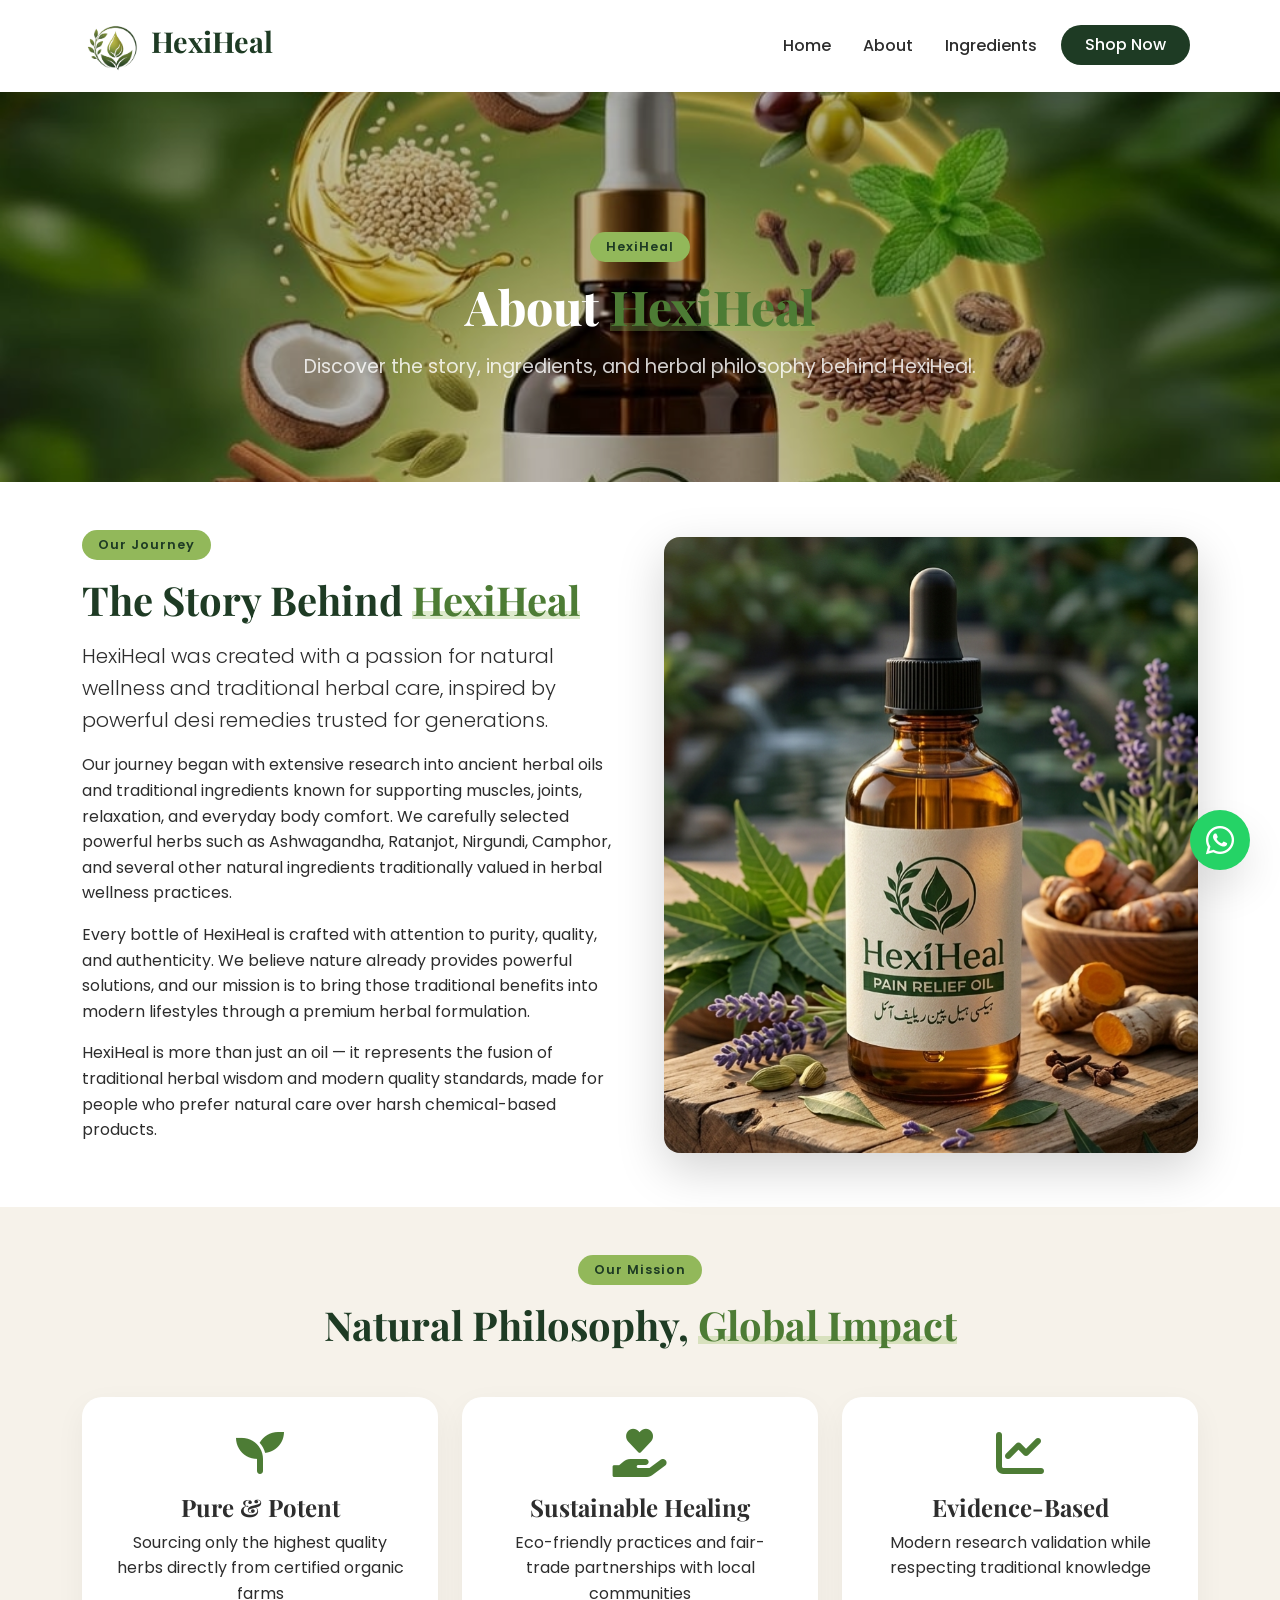
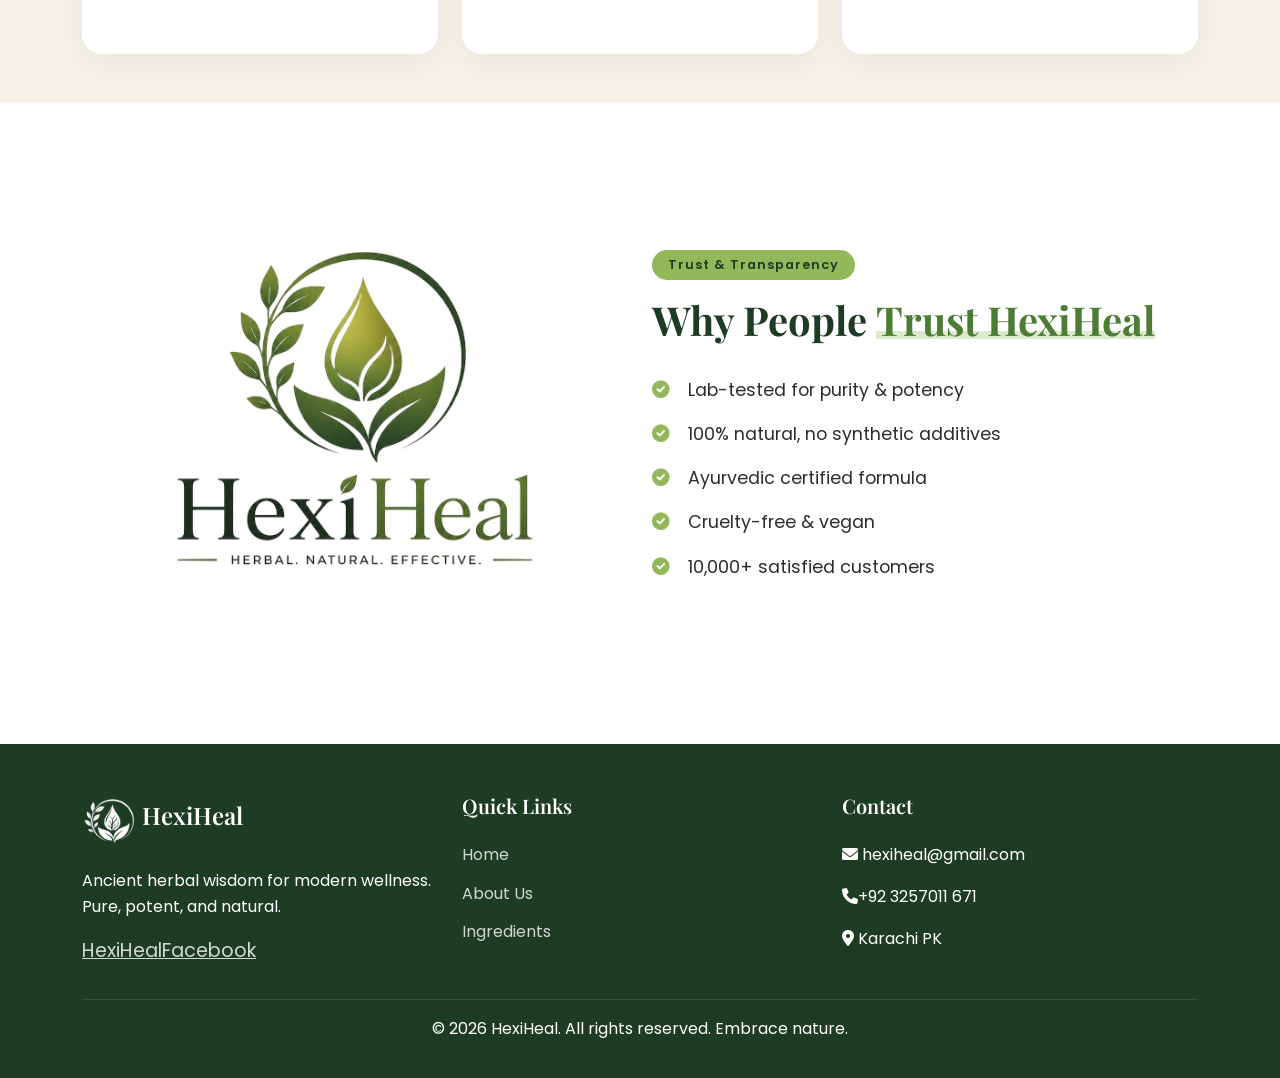
==== about.html @ 4abd8990 "added files" ====
<!DOCTYPE html>
<html lang="en">
<head>
  <meta charset="UTF-8">
  <meta name="viewport" content="width=device-width, initial-scale=1.0">
  <title>HexiHeal | Our Story & Philosophy</title>
  <link href="https://cdn.jsdelivr.net/npm/bootstrap@5.3.0-alpha1/dist/css/bootstrap.min.css" rel="stylesheet">
  <link rel="stylesheet" href="https://cdnjs.cloudflare.com/ajax/libs/font-awesome/6.0.0-beta3/css/all.min.css">
  <link href="https://fonts.googleapis.com/css2?family=Playfair+Display:wght@400;500;600;700;800&family=Poppins:wght@300;400;500;600;700&display=swap" rel="stylesheet">
  <link href="https://unpkg.com/aos@2.3.1/dist/aos.css" rel="stylesheet">
  <link rel="stylesheet" href="style.css">
  <link rel="shortcut icon" href="hexiheallogofooter.png" type="image/x-icon">
</head>
<body>
  <div id="navbar-placeholder"></div>

  <main>
    <!-- Hero Section -->
<section class="page-hero">
  <div class="overlay"></div>

  <div class="container position-relative">
    <div class="row justify-content-center text-center">
      <div class="col-lg-8">
        <span class="section-badge">HexiHeal</span>

        <h1 class="hero-page-title">
          About <span class="accent-text">HexiHeal</span>
        </h1>

        <p class="hero-page-subtitle">
          Discover the story, ingredients, and herbal philosophy behind HexiHeal.
        </p>
      </div>
    </div>
  </div>
</section>

    <!-- Our Story Section -->
  <section class="story-section py-5">
  <div class="container">
    <div class="row align-items-center g-5">
      
      <div class="col-lg-6" data-aos="fade-right">
        <span class="section-badge">Our Journey</span>

        <h2 class="section-title">
          The Story Behind 
          <span class="accent-text">HexiHeal</span>
        </h2>

        <p class="lead">
          HexiHeal was created with a passion for natural wellness and traditional herbal care, inspired by powerful desi remedies trusted for generations.
        </p>

        <p>
          Our journey began with extensive research into ancient herbal oils and traditional ingredients known for supporting muscles, joints, relaxation, and everyday body comfort. We carefully selected powerful herbs such as Ashwagandha, Ratanjot, Nirgundi, Camphor, and several other natural ingredients traditionally valued in herbal wellness practices.
        </p>

        <p>
          Every bottle of HexiHeal is crafted with attention to purity, quality, and authenticity. We believe nature already provides powerful solutions, and our mission is to bring those traditional benefits into modern lifestyles through a premium herbal formulation.
        </p>

        <p>
          HexiHeal is more than just an oil — it represents the fusion of traditional herbal wisdom and modern quality standards, made for people who prefer natural care over harsh chemical-based products.
        </p>
      </div>

      <div class="col-lg-6 text-center" data-aos="fade-left">
        <img 
          src="hexiheal (10).png" 
          alt="HexiHeal Herbal Oil Story" 
          class="img-fluid rounded-4 shadow-lg story-img"
        >
      </div>

    </div>
  </div>
</section>

    <!-- Mission Section -->
    <section class="mission-section bg-cream py-5">
      <div class="container">
        <div class="text-center mb-5" data-aos="fade-up">
          <span class="section-badge">Our Mission</span>
          <h2 class="section-title">Natural Philosophy, <span class="accent-text">Global Impact</span></h2>
        </div>
        <div class="row g-4">
          <div class="col-md-4" data-aos="zoom-in">
            <div class="mission-card">
              <i class="fas fa-seedling"></i>
              <h4>Pure & Potent</h4>
              <p>Sourcing only the highest quality herbs directly from certified organic farms</p>
            </div>
          </div>
          <div class="col-md-4" data-aos="zoom-in" data-aos-delay="100">
            <div class="mission-card">
              <i class="fas fa-hand-holding-heart"></i>
              <h4>Sustainable Healing</h4>
              <p>Eco-friendly practices and fair-trade partnerships with local communities</p>
            </div>
          </div>
          <div class="col-md-4" data-aos="zoom-in" data-aos-delay="200">
            <div class="mission-card">
              <i class="fas fa-chart-line"></i>
              <h4>Evidence-Based</h4>
              <p>Modern research validation while respecting traditional knowledge</p>
            </div>
          </div>
        </div>
      </div>
    </section>

    <!-- Trust Section -->
    <section class="trust-section py-5">
      <div class="container">
        <div class="row align-items-center">
          <div class="col-lg-6 order-lg-2" data-aos="fade-left">
            <span class="section-badge">Trust & Transparency</span>
            <h2 class="section-title">Why People <span class="accent-text">Trust HexiHeal</span></h2>
            <div class="trust-list">
              <div><i class="fas fa-check-circle"></i> Lab-tested for purity & potency</div>
              <div><i class="fas fa-check-circle"></i> 100% natural, no synthetic additives</div>
              <div><i class="fas fa-check-circle"></i> Ayurvedic certified formula</div>
              <div><i class="fas fa-check-circle"></i> Cruelty-free & vegan</div>
              <div><i class="fas fa-check-circle"></i> 10,000+ satisfied customers</div>
            </div>
          </div>
          <div class="col-lg-6 order-lg-1" data-aos="fade-right">
            <img src="hexiheallogo.png" alt="Trust Badges" class="img-fluid rounded-4">
          </div>
        </div>
      </div>
    </section>
  </main>

  <div id="footer-placeholder"></div>
  <a href="https://wa.me/923257011671" class="whatsapp-float" target="_blank"><i class="fab fa-whatsapp"></i></a>

  <script src="https://cdn.jsdelivr.net/npm/bootstrap@5.3.0-alpha1/dist/js/bootstrap.bundle.min.js"></script>
  <script src="https://unpkg.com/aos@2.3.1/dist/aos.js"></script>
  <script src="components.js"></script>
  <script src="app.js"></script>
</body>
</html>
---- style.css ----
:root {
  --dark-green: #1e3b24;
  --olive-green: #4d7c35;
  --accent-green: #92b85a;
  --cream-bg: #f6f2ea;
  --white: #ffffff;
  --shadow-sm: 0 10px 30px rgba(0,0,0,0.05);
  --shadow-hover: 0 20px 40px rgba(0,0,0,0.1);
  --transition-smooth: all 0.3s cubic-bezier(0.4, 0, 0.2, 1);
}

* {
  margin: 0;
  padding: 0;
  box-sizing: border-box;
}

body {
  font-family: 'Poppins', sans-serif;
  background-color: var(--white);
  color: #2d2d2d;
  overflow-x: hidden;
  line-height: 1.6;
}

h1, h2, h3, h4, h5, .navbar-brand {
  font-family: 'Playfair Display', serif;
  font-weight: 700;
  line-height: 1.2;
}

/* Custom Scrollbar */
::-webkit-scrollbar {
  width: 10px;
}

::-webkit-scrollbar-track {
  background: var(--cream-bg);
}

::-webkit-scrollbar-thumb {
  background: var(--olive-green);
  border-radius: 10px;
}

::-webkit-scrollbar-thumb:hover {
  background: var(--dark-green);
}

/* Navbar */
.navbar {
  background: rgba(255,255,255,0.95);
  backdrop-filter: blur(10px);
  box-shadow: var(--shadow-sm);
  padding: 1rem 0;
  transition: var(--transition-smooth);
}

.sticky-navbar {
  position: sticky;
  top: 0;
  z-index: 1000;
}

.navbar-brand {
  font-size: 1.8rem;
  font-weight: 700;
  color: var(--dark-green) !important;
  transition: var(--transition-smooth);
}

.navbar-brand i {
  color: var(--olive-green);
  margin-right: 8px;
}

.nav-link {
  color: #2d2d2d !important;
  font-weight: 500;
  margin: 0 0.5rem;
  transition: var(--transition-smooth);
  position: relative;
}

.nav-link::after {
  content: '';
  position: absolute;
  bottom: -5px;
  left: 50%;
  transform: translateX(-50%);
  width: 0;
  height: 2px;
  background: var(--olive-green);
  transition: width 0.3s ease;
}

.nav-link:hover::after {
  width: 80%;
}

.nav-link:hover {
  color: var(--olive-green) !important;
  transform: translateY(-2px);
}

.nav-cta {
  background: var(--dark-green) !important;
  color: white !important;
  padding: 0.5rem 1.5rem !important;
  border-radius: 50px !important;
  transition: var(--transition-smooth) !important;
}

.nav-cta:hover {
  background: var(--olive-green) !important;
  transform: translateY(-2px) !important;
  box-shadow: var(--shadow-hover);
}

.nav-cta::after {
  display: none;
}

/* Hero Section */
.hero-section {
  position: relative;
  padding: 100px 0 80px;
  background: linear-gradient(135deg, var(--cream-bg) 0%, #ffffff 100%);
  overflow: hidden;
}

.herbal-badge {
  display: inline-block;
  background: var(--accent-green);
  color: var(--dark-green);
  padding: 0.5rem 1rem;
  border-radius: 50px;
  font-size: 0.9rem;
  font-weight: 600;
  margin-bottom: 1.5rem;
  animation: fadeInUp 0.6s ease;
}

.hero-title {
  font-size: 3.5rem;
  font-weight: 800;
  line-height: 1.2;
  margin-bottom: 1.5rem;
  color: var(--dark-green);
  animation: fadeInUp 0.8s ease;
}

.accent-text {
  color: var(--olive-green);
  position: relative;
  display: inline-block;
}

.accent-text::after {
  content: '';
  position: absolute;
  bottom: 5px;
  left: 0;
  width: 100%;
  height: 8px;
  background: rgba(146, 184, 90, 0.3);
  z-index: -1;
}

.hero-subtitle {
  font-size: 1.2rem;
  color: #555;
  margin-bottom: 2rem;
  animation: fadeInUp 1s ease;
}

.hero-buttons {
  animation: fadeInUp 1.2s ease;
}

.cta-btn {
  background: var(--dark-green);
  border: none;
  padding: 1rem 2rem;
  border-radius: 50px;
  font-weight: 600;
  transition: var(--transition-smooth);
  margin-right: 1rem;
}

.cta-btn:hover {
  background: var(--olive-green);
  transform: translateY(-3px);
  box-shadow: var(--shadow-hover);
}

.btn-outline-secondary {
  border: 2px solid var(--dark-green);
  color: var(--dark-green);
  padding: 1rem 2rem;
  border-radius: 50px;
  font-weight: 600;
  transition: var(--transition-smooth);
}

.btn-outline-secondary:hover {
  background: var(--dark-green);
  color: white;
  transform: translateY(-3px);
  box-shadow: var(--shadow-hover);
}

.trust-badges span {
  margin-right: 1.5rem;
  font-size: 0.9rem;
  color: #666;
  transition: var(--transition-smooth);
}

.trust-badges span:hover {
  transform: translateY(-2px);
  color: var(--dark-green);
}

.trust-badges i {
  color: var(--accent-green);
  margin-right: 0.5rem;
}

.hero-img-wrapper {
  position: relative;
  animation: float 3s ease-in-out infinite;
}

.floating-leaf {
  position: absolute;
  font-size: 2rem;
  color: var(--accent-green);
  animation: spin 8s linear infinite;
  opacity: 0.6;
}

.leaf-1 { top: 10%; left: 0; }
.leaf-2 { bottom: 10%; right: 0; }

@keyframes float {
  0%, 100% { transform: translateY(0px); }
  50% { transform: translateY(-20px); }
}

@keyframes spin {
  from { transform: rotate(0deg); }
  to { transform: rotate(360deg); }
}

@keyframes fadeInUp {
  from {
    opacity: 0;
    transform: translateY(30px);
  }
  to {
    opacity: 1;
    transform: translateY(0);
  }
}

/* Section Styles */
.section-badge {
  display: inline-block;
  background: var(--accent-green);
  color: var(--dark-green);
  padding: 0.3rem 1rem;
  border-radius: 50px;
  font-size: 0.8rem;
  font-weight: 600;
  margin-bottom: 1rem;
  letter-spacing: 1px;
}

.section-title {
  font-size: 2.5rem;
  font-weight: 700;
  margin-bottom: 1rem;
  color: var(--dark-green);
}

.section-subtitle {
  color: #666;
  max-width: 600px;
  margin: 0 auto;
}

.bg-cream {
  background: var(--cream-bg);
}

/* Pain Cards */
.pain-card {
  background: white;
  padding: 2rem;
  text-align: center;
  border-radius: 20px;
  box-shadow: var(--shadow-sm);
  transition: var(--transition-smooth);
  height: 100%;
}

.pain-card:hover {
  transform: translateY(-10px);
  box-shadow: var(--shadow-hover);
}

.pain-card i {
  font-size: 3rem;
  color: var(--olive-green);
  margin-bottom: 1rem;
  transition: var(--transition-smooth);
}

.pain-card:hover i {
  transform: scale(1.1);
}

.pain-card h4 {
  font-size: 1.3rem;
  margin-bottom: 0.5rem;
}

.pain-card p {
  color: #666;
  margin: 0;
}

.solution-box {
  background: linear-gradient(135deg, var(--dark-green), var(--olive-green));
  color: white;
  padding: 2rem;
  border-radius: 30px;
  margin-top: 2rem;
  transition: var(--transition-smooth);
}

.solution-box:hover {
  transform: scale(1.02);
  box-shadow: var(--shadow-hover);
}

.solution-box i {
  font-size: 2rem;
  margin-bottom: 1rem;
  animation: bounce 2s infinite;
}

@keyframes bounce {
  0%, 100% { transform: translateY(0); }
  50% { transform: translateY(10px); }
}

/* Feature Cards */
.feature-card, .benefit-card {
  background: white;
  padding: 2rem;
  text-align: center;
  border-radius: 20px;
  box-shadow: var(--shadow-sm);
  transition: var(--transition-smooth);
  height: 100%;
}

.feature-card:hover, .benefit-card:hover {
  transform: translateY(-5px);
  box-shadow: var(--shadow-hover);
}

.feature-card i, .benefit-card i {
  font-size: 2.5rem;
  color: var(--olive-green);
  margin-bottom: 1rem;
  transition: var(--transition-smooth);
}

.feature-card:hover i, .benefit-card:hover i {
  transform: scale(1.1);
}

.feature-card h4, .benefit-card h4 {
  font-size: 1.3rem;
  margin-bottom: 0.5rem;
}

/* Testimonial Cards */
.testimonial-card {
  background: white;
  padding: 2rem;
  border-radius: 20px;
  box-shadow: var(--shadow-sm);
  position: relative;
  transition: var(--transition-smooth);
  height: 100%;
}

.testimonial-card:hover {
  transform: translateY(-5px);
  box-shadow: var(--shadow-hover);
}

.testimonial-card i {
  font-size: 2rem;
  color: var(--accent-green);
  opacity: 0.5;
  margin-bottom: 1rem;
}

.stars {
  color: #ffc107;
  margin-top: 1rem;
  font-size: 0.9rem;
}

/* FAQ Accordion */
.accordion-item {
  border: none;
  margin-bottom: 1rem;
  border-radius: 15px !important;
  overflow: hidden;
  box-shadow: var(--shadow-sm);
}

.accordion-button {
  background: white;
  font-weight: 600;
  padding: 1.2rem;
  font-size: 1rem;
}

.accordion-button:focus {
  box-shadow: none;
  border-color: transparent;
}

.accordion-button:not(.collapsed) {
  background: var(--cream-bg);
  color: var(--dark-green);
}

.accordion-body {
  padding: 1.5rem;
  color: #666;
}

/* Final CTA */
.final-cta {
  background: linear-gradient(135deg, var(--dark-green), var(--olive-green));
  padding: 80px 0;
  color: white;
  text-align: center;
  position: relative;
  overflow: hidden;
}

.final-cta::before {
  content: '🌿';
  position: absolute;
  font-size: 15rem;
  opacity: 0.1;
  bottom: -50px;
  right: -50px;
}

.final-cta h2 {
  font-size: 2.5rem;
  margin-bottom: 1rem;
  animation: fadeInUp 0.8s ease;
}

.final-cta p {
  font-size: 1.1rem;
  margin-bottom: 2rem;
  opacity: 0.9;
}

.cta-btn-light {
  background: white;
  color: var(--dark-green);
  padding: 1rem 2rem;
  border-radius: 50px;
  font-weight: 600;
  margin-top: 1rem;
  transition: var(--transition-smooth);
  border: none;
}

.cta-btn-light:hover {
  transform: translateY(-3px);
  box-shadow: var(--shadow-hover);
  color: var(--olive-green);
}

/* WhatsApp Float */
.whatsapp-float {
  position: fixed;
  bottom: 30px;
  right: 30px;
  background: #25D366;
  color: white;
  width: 60px;
  height: 60px;
  border-radius: 50%;
  display: flex;
  align-items: center;
  justify-content: center;
  font-size: 2rem;
  box-shadow: var(--shadow-hover);
  z-index: 1000;
  transition: var(--transition-smooth);
  text-decoration: none;
}

.whatsapp-float:hover {
  transform: scale(1.1) rotate(360deg);
  color: white;
  background: #128C7E;
}

/* Footer */
.footer {
  background: var(--dark-green);
  color: white;
  padding: 50px 0 20px;
}

.footer h4, .footer h5 {
  margin-bottom: 1.5rem;
  font-weight: 600;
}

.footer-links {
  list-style: none;
  padding: 0;
}

.footer-links li {
  margin-bottom: 0.8rem;
}

.footer-links a {
  color: white;
  text-decoration: none;
  opacity: 0.8;
  transition: var(--transition-smooth);
}

.footer-links a:hover {
  opacity: 1;
  padding-left: 5px;
}

.social-links a {
  color: white;
  margin-right: 1rem;
  font-size: 1.2rem;
  opacity: 0.8;
  transition: var(--transition-smooth);
  display: inline-block;
}

.social-links a:hover {
  opacity: 1;
  transform: translateY(-3px);
}

.footer-bottom {
  margin-top: 2rem;
  padding-top: 1rem;
  border-top: 1px solid rgba(255,255,255,0.1);
  text-align: center;
}

/* Ingredient Cards (Glassmorphism) */
.ingredient-card {
  background: rgba(255,255,255,0.9);
  backdrop-filter: blur(10px);
  border-radius: 20px;
  overflow: hidden;
  box-shadow: var(--shadow-sm);
  transition: var(--transition-smooth);
  height: 100%;
}

.ingredient-card:hover {
  transform: translateY(-10px);
  box-shadow: var(--shadow-hover);
}

.ingredient-img {
  width: 100%;
  height: 250px;
  object-fit: cover;
  transition: var(--transition-smooth);
}

.ingredient-card:hover .ingredient-img {
  transform: scale(1.05);
}

.ingredient-info {
  padding: 1.5rem;
}

.ingredient-info h4 {
  font-size: 1.3rem;
  margin-bottom: 0.5rem;
  color: var(--dark-green);
}

.benefit-badge {
  display: inline-block;
  background: var(--accent-green);
  color: var(--dark-green);
  padding: 0.3rem 1rem;
  border-radius: 50px;
  font-size: 0.8rem;
  font-weight: 600;
  margin-top: 1rem;
}

/* Page Hero */
.page-hero {
  background: linear-gradient(135deg, var(--dark-green), var(--olive-green));
  padding: 100px 0 80px;
  color: white;
  text-align: center;
}

.page-hero h1 {
  font-size: 3rem;
  margin-bottom: 1rem;
}

.page-hero p {
  font-size: 1.2rem;
  opacity: 0.9;
}

/* Mission Cards */
.mission-card {
  background: white;
  padding: 2rem;
  text-align: center;
  border-radius: 20px;
  box-shadow: var(--shadow-sm);
  transition: var(--transition-smooth);
  height: 100%;
}

.mission-card:hover {
  transform: translateY(-10px);
  box-shadow: var(--shadow-hover);
}

.mission-card i {
  font-size: 3rem;
  color: var(--olive-green);
  margin-bottom: 1rem;
}

.trust-list {
  margin-top: 2rem;
}

.trust-list div {
  margin-bottom: 1rem;
  font-size: 1.1rem;
}

.trust-list i {
  color: var(--accent-green);
  margin-right: 0.8rem;
}

/* Image Styles */
.hero-product {
  max-width: 100%;
  height: auto;
  display: block !important;
  opacity: 1 !important;
  visibility: visible !important;
  position: relative;
  z-index: 5;
  filter: drop-shadow(0 25px 40px rgba(0,0,0,0.15));
  transition: var(--transition-smooth);
}

.hero-product:hover {
  transform: scale(1.02);
}

.hero-img-wrapper {
  position: relative;
  z-index: 5;
}

.herbal-bg-overlay {
  z-index: 1;
}

.story-section img,
.mission-section img,
.trust-section img {
  position: relative;
  z-index: 5;
  opacity: 1 !important;
  visibility: visible !important;
  display: block;
  max-width: 100%;
  height: auto;
  border-radius: 20px;
  transition: var(--transition-smooth);
}

.story-section img:hover,
.mission-section img:hover,
.trust-section img:hover {
  transform: scale(1.02);
  box-shadow: var(--shadow-hover);
}

/* ============================================
   RESPONSIVE DESIGN - Mobile First Approach
   ============================================ */

/* Large Desktop (1200px and above) */
@media (min-width: 1200px) {
  .container {
    max-width: 1140px;
  }
  
  .hero-title {
    font-size: 4rem;
  }
}

/* Desktop (992px to 1199px) */
@media (min-width: 992px) and (max-width: 1199px) {
  .hero-title {
    font-size: 3rem;
  }
  
  .section-title {
    font-size: 2.2rem;
  }
  
  .ingredient-img {
    height: 220px;
  }
}

/* Tablet (768px to 991px) */
@media (min-width: 768px) and (max-width: 991px) {
  .hero-section {
    padding: 80px 0 60px;
  }
  
  .hero-title {
    font-size: 2.5rem;
  }
  
  .hero-subtitle {
    font-size: 1rem;
  }
  
  .section-title {
    font-size: 2rem;
  }
  
  .pain-card, .feature-card, .benefit-card {
    padding: 1.5rem;
  }
  
  .ingredient-img {
    height: 200px;
  }
  
  .page-hero h1 {
    font-size: 2.5rem;
  }
  
  .final-cta h2 {
    font-size: 2rem;
  }
  
  .trust-badges span {
    margin-right: 1rem;
    font-size: 0.8rem;
  }
}

/* Mobile Landscape (576px to 767px) */
@media (min-width: 576px) and (max-width: 767px) {
  .hero-section {
    padding: 60px 0 40px;
  }
  
  .hero-title {
    font-size: 2rem;
  }
  
  .hero-subtitle {
    font-size: 0.95rem;
  }
  
  .hero-buttons .btn {
    padding: 0.75rem 1.5rem;
    font-size: 0.9rem;
    margin-bottom: 1rem;
  }
  
  .section-title {
    font-size: 1.8rem;
  }
  
  .pain-card, .feature-card, .benefit-card {
    padding: 1.2rem;
  }
  
  .pain-card i {
    font-size: 2.5rem;
  }
  
  .feature-card i, .benefit-card i {
    font-size: 2rem;
  }
  
  .testimonial-card {
    padding: 1.5rem;
  }
  
  .ingredient-img {
    height: 250px;
  }
  
  .page-hero {
    padding: 80px 0 60px;
  }
  
  .page-hero h1 {
    font-size: 2rem;
  }
  
  .final-cta {
    padding: 60px 0;
  }
  
  .final-cta h2 {
    font-size: 1.8rem;
  }
  
  .whatsapp-float {
    width: 50px;
    height: 50px;
    font-size: 1.5rem;
    bottom: 20px;
    right: 20px;
  }
}

/* Mobile Portrait (up to 575px) */
@media (max-width: 575px) {
  /* General */
  body {
    font-size: 14px;
  }
  
  /* Navbar */
  .navbar-brand {
    font-size: 1.4rem;
  }
  
  .navbar-toggler {
    border: none;
    padding: 0.5rem;
  }
  
  .navbar-toggler:focus {
    box-shadow: none;
  }
  
  .nav-link {
    margin: 0.5rem 0;
    text-align: center;
  }
  
  .nav-cta {
    display: inline-block;
    width: auto;
    margin: 0.5rem auto;
  }
  
  /* Hero Section */
  .hero-section {
    padding: 50px 0 40px;
  }
  
  .herbal-badge {
    font-size: 0.8rem;
    padding: 0.3rem 0.8rem;
  }
  
  .hero-title {
    font-size: 1.8rem;
  }
  
  .hero-subtitle {
    font-size: 0.9rem;
  }
  
  .hero-buttons {
    display: flex;
    flex-direction: column;
    gap: 1rem;
  }
  
  .hero-buttons .btn {
    width: 100%;
    margin-right: 0;
    padding: 0.75rem 1.5rem;
    font-size: 0.9rem;
  }
  
  .trust-badges {
    display: flex;
    flex-wrap: wrap;
    gap: 0.8rem;
    justify-content: center;
  }
  
  .trust-badges span {
    margin-right: 0;
    font-size: 0.75rem;
  }
  
  .floating-leaf {
    font-size: 1.2rem;
  }
  
  /* Section Titles */
  .section-badge {
    font-size: 0.7rem;
  }
  
  .section-title {
    font-size: 1.6rem;
  }
  
  .section-subtitle {
    font-size: 0.9rem;
  }
  
  /* Cards */
  .pain-card, .feature-card, .benefit-card, .testimonial-card, .mission-card {
    padding: 1.2rem;
  }
  
  .pain-card i {
    font-size: 2rem;
  }
  
  .pain-card h4, .feature-card h4, .benefit-card h4 {
    font-size: 1.1rem;
  }
  
  .feature-card i, .benefit-card i {
    font-size: 1.8rem;
  }
  
  .solution-box {
    padding: 1.5rem;
    margin-top: 1.5rem;
  }
  
  .solution-box h3 {
    font-size: 1.3rem;
  }
  
  /* Testimonials */
  .testimonial-card p {
    font-size: 0.9rem;
  }
  
  .testimonial-card h5 {
    font-size: 1rem;
  }
  
  /* FAQ */
  .accordion-button {
    padding: 1rem;
    font-size: 0.9rem;
  }
  
  .accordion-body {
    padding: 1rem;
    font-size: 0.9rem;
  }
  
  /* Final CTA */
  .final-cta {
    padding: 50px 0;
  }
  
  .final-cta h2 {
    font-size: 1.5rem;
  }
  
  .final-cta p {
    font-size: 0.9rem;
  }
  
  .cta-btn-light {
    padding: 0.75rem 1.5rem;
    font-size: 0.9rem;
  }
  
  /* Footer */
  .footer {
    padding: 40px 0 20px;
  }
  
  .footer h4, .footer h5 {
    font-size: 1.2rem;
    margin-bottom: 1rem;
  }
  
  .footer p, .footer-links li {
    font-size: 0.85rem;
  }
  
  .social-links {
    margin-top: 1rem;
  }
  
  /* Ingredients Page */
  .ingredient-img {
    height: 200px;
  }
  
  .ingredient-info {
    padding: 1rem;
  }
  
  .ingredient-info h4 {
    font-size: 1.1rem;
  }
  
  .ingredient-info p {
    font-size: 0.85rem;
  }
  
  .benefit-badge {
    font-size: 0.7rem;
  }
  
  /* About Page */
  .page-hero {
    padding: 60px 0 50px;
  }
  
  .page-hero h1 {
    font-size: 1.8rem;
  }
  
  .page-hero p {
    font-size: 0.9rem;
  }
  
  .story-section .lead {
    font-size: 1rem;
  }
  
  .trust-list div {
    font-size: 0.9rem;
  }
  
  /* WhatsApp Float */
  .whatsapp-float {
    width: 45px;
    height: 45px;
    font-size: 1.3rem;
    bottom: 15px;
    right: 15px;
  }
  
  /* Spacing Adjustments */
  .py-5 {
    padding-top: 3rem !important;
    padding-bottom: 3rem !important;
  }
  
  .mt-5 {
    margin-top: 2rem !important;
  }
  
  .mb-5 {
    margin-bottom: 2rem !important;
  }
  
  .g-4 {
    --bs-gutter-y: 1rem;
  }
}

/* Extra Small Devices (up to 375px) */
@media (max-width: 375px) {
  .hero-title {
    font-size: 1.6rem;
  }
  
  .section-title {
    font-size: 1.4rem;
  }
  
  .pain-card, .feature-card, .benefit-card {
    padding: 1rem;
  }
  
  .pain-card h4 {
    font-size: 1rem;
  }
  
  .btn {
    font-size: 0.85rem;
  }
}

/* Print Styles */
@media print {
  .whatsapp-float, .nav-cta, .hero-buttons .btn {
    display: none;
  }
  
  body {
    background: white;
    color: black;
  }
  
  .hero-section, .final-cta {
    background: white;
    color: black;
  }
}

/* Hover Effects for Touch Devices */
@media (hover: hover) {
  .feature-card:hover, .benefit-card:hover, .pain-card:hover {
    transform: translateY(-5px);
  }
}

/* Loading Animation */
@keyframes shimmer {
  0% {
    background-position: -1000px 0;
  }
  100% {
    background-position: 1000px 0;
  }
}

.loading {
  background: linear-gradient(90deg, #f0f0f0 25%, #e0e0e0 50%, #f0f0f0 75%);
  background-size: 1000px 100%;
  animation: shimmer 2s infinite;
}

/* Utility Classes */
.text-center-mobile {
  text-align: center;
}

@media (max-width: 767px) {
  .text-center-mobile {
    text-align: center !important;
  }
  
  .order-first-mobile {
    order: -1;
  }
}

.page-hero{
  position: relative;
  padding: 140px 0 100px;
  background: url('hexiheal\ \(1\).jpeg') center/cover no-repeat;
  overflow: hidden;
}

.page-hero .overlay{
  position: absolute;
  inset: 0;
  background: rgba(0,0,0,0.25);
  z-index: 1;
}

.page-hero .container{
  position: relative;
  z-index: 2;
}

.hero-page-title{
  font-size: 4rem;
  font-weight: 800;
  color: white;
  margin-bottom: 1rem;
}

.hero-page-subtitle{
  color: rgba(255,255,255,0.9);
  font-size: 1.2rem;
  max-width: 700px;
  margin: auto;
}

@media(max-width:768px){

  .hero-page-title{
    font-size: 2.5rem;
  }

  .page-hero{
    padding: 100px 0 70px;
  }

}

.offer-badge{
  display: inline-block;
  background: rgba(255,255,255,0.15);
  color: white;
  padding: 0.5rem 1.2rem;
  border-radius: 50px;
  font-weight: 600;
  backdrop-filter: blur(10px);
}

.offer-price{
  margin-top: 1.5rem;
}

.old-price{
  text-decoration: line-through;
  opacity: 0.7;
  font-size: 1.5rem;
  margin-right: 10px;
}

.new-price{
  font-size: 3rem;
  font-weight: 800;
  color: #ffe082;
}

.countdown-wrapper{
  display: flex;
  justify-content: center;
  gap: 1rem;
  flex-wrap: wrap;
}

.time-box{
  background: rgba(255,255,255,0.12);
  backdrop-filter: blur(10px);
  padding: 1rem 1.5rem;
  border-radius: 20px;
  min-width: 100px;
}

.time-box span{
  display: block;
  font-size: 2rem;
  font-weight: 700;
  color: white;
}

.time-box small{
  color: rgba(255,255,255,0.8);
}

.offer-warning{
  font-weight: 500;
  color: rgba(255,255,255,0.9);
}
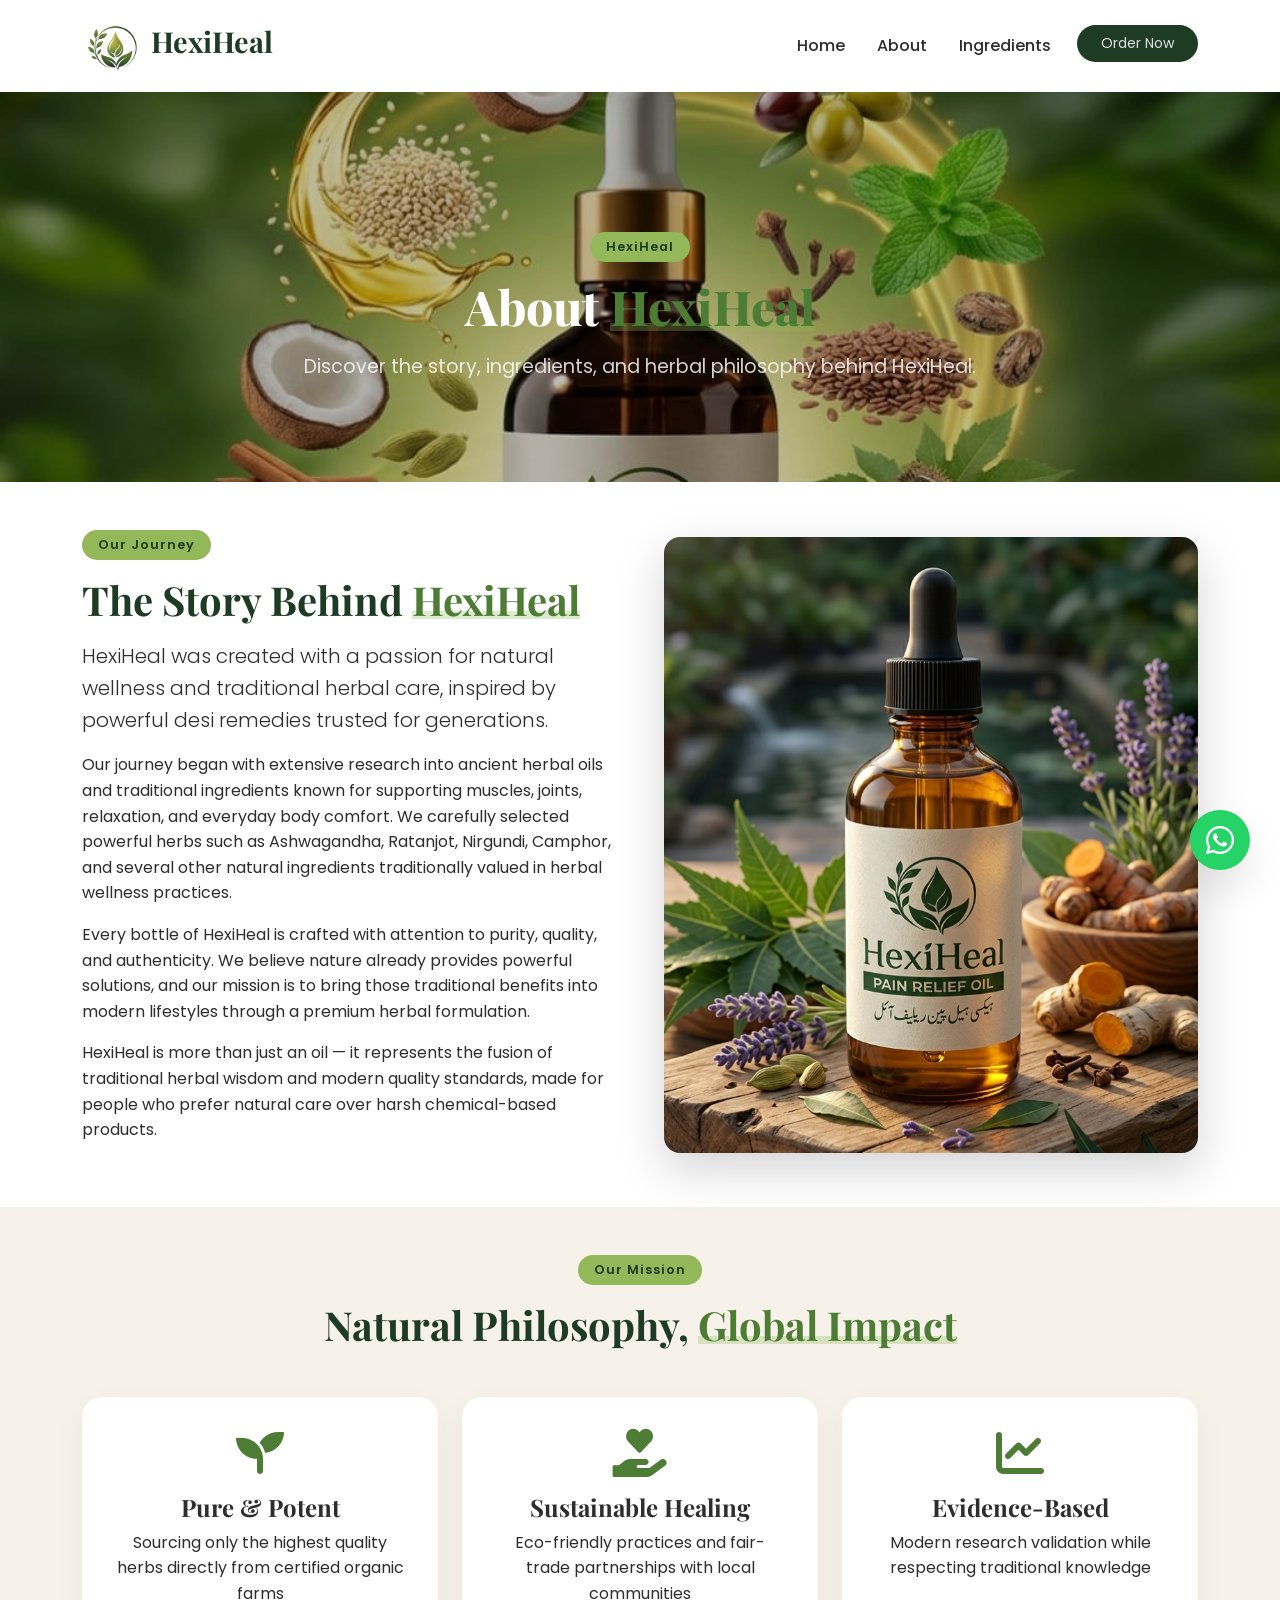
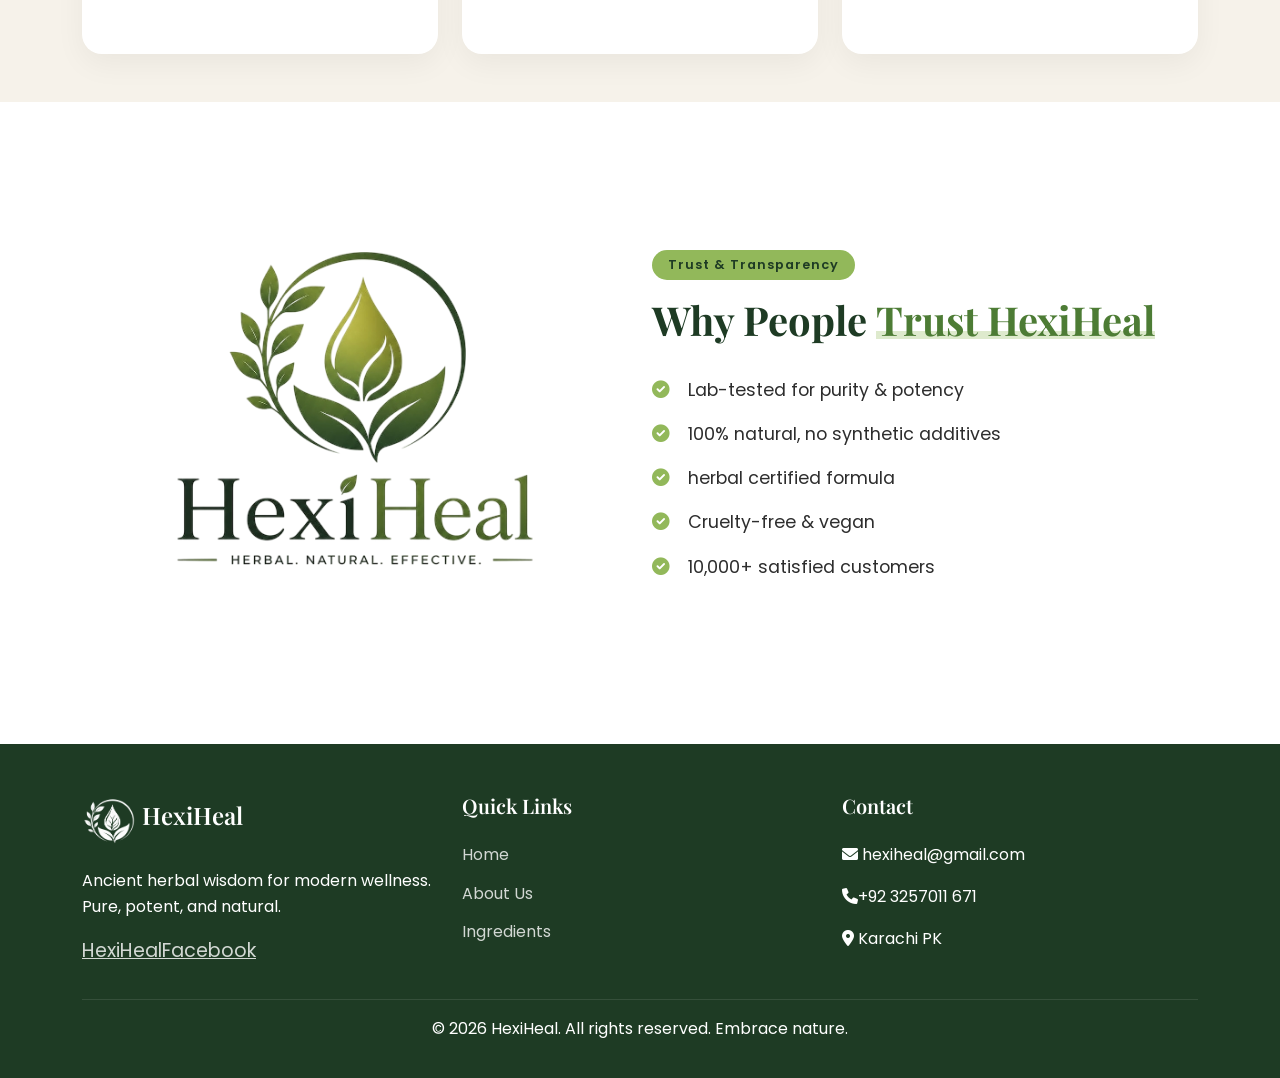
==== commit 33a6c16a: "ayurvedic to herbal" ====
--- a/about.html
+++ b/about.html
@@ -121,7 +121,7 @@
             <div class="trust-list">
               <div><i class="fas fa-check-circle"></i> Lab-tested for purity & potency</div>
               <div><i class="fas fa-check-circle"></i> 100% natural, no synthetic additives</div>
-              <div><i class="fas fa-check-circle"></i> Ayurvedic certified formula</div>
+              <div><i class="fas fa-check-circle"></i> herbal certified formula</div>
               <div><i class="fas fa-check-circle"></i> Cruelty-free & vegan</div>
               <div><i class="fas fa-check-circle"></i> 10,000+ satisfied customers</div>
             </div>
--- a/style.css
+++ b/style.css
@@ -890,11 +890,7 @@
     text-align: center;
   }
   
-  .nav-cta {
-    display: inline-block;
-    width: auto;
-    margin: 0.5rem auto;
-  }
+
   
   /* Hero Section */
   .hero-section {
@@ -1287,4 +1283,15 @@
 .offer-warning{
   font-weight: 500;
   color: rgba(255,255,255,0.9);
-}+}
+
+
+  .nav-cta {
+    display: inline-block;
+    width: auto;
+    margin-left: 10px;
+    color: #e0e0e0 !important;
+    background-color: #1e3b24;
+    border: none;
+    outline: none;
+  }
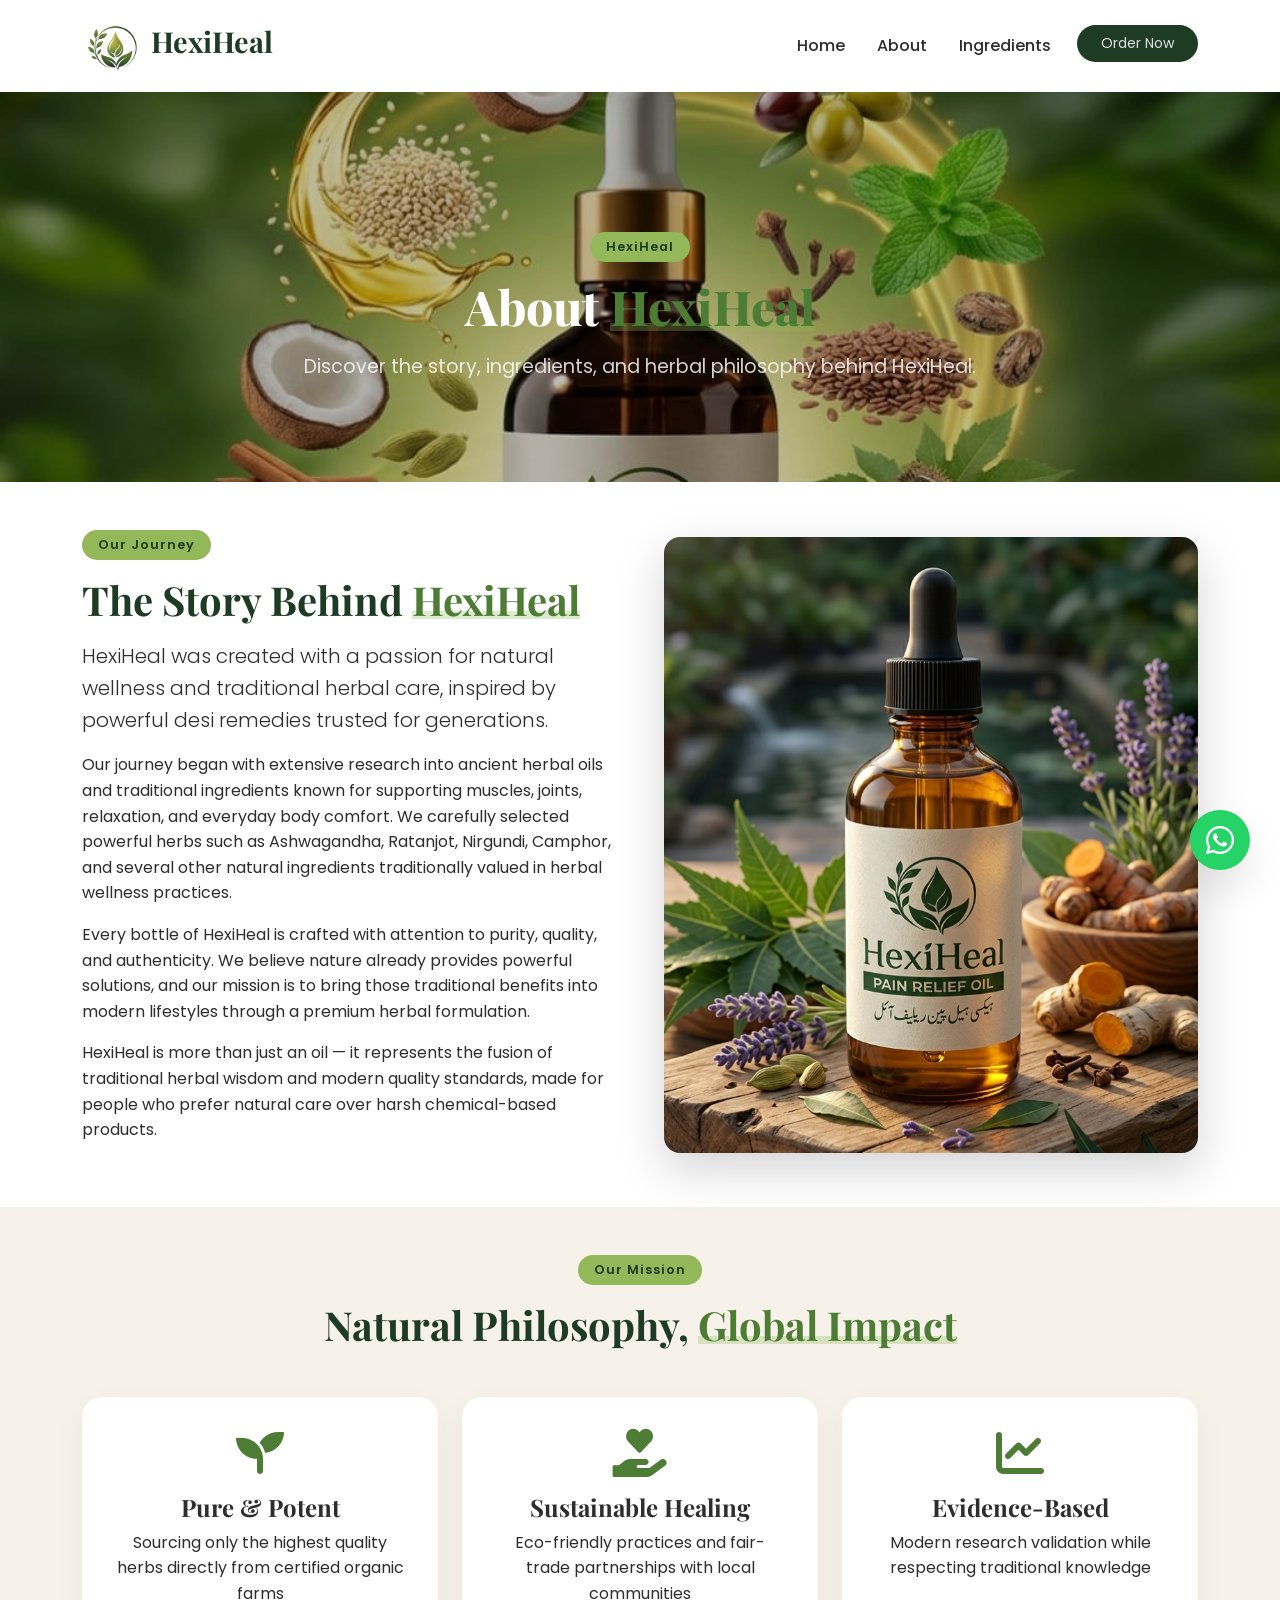
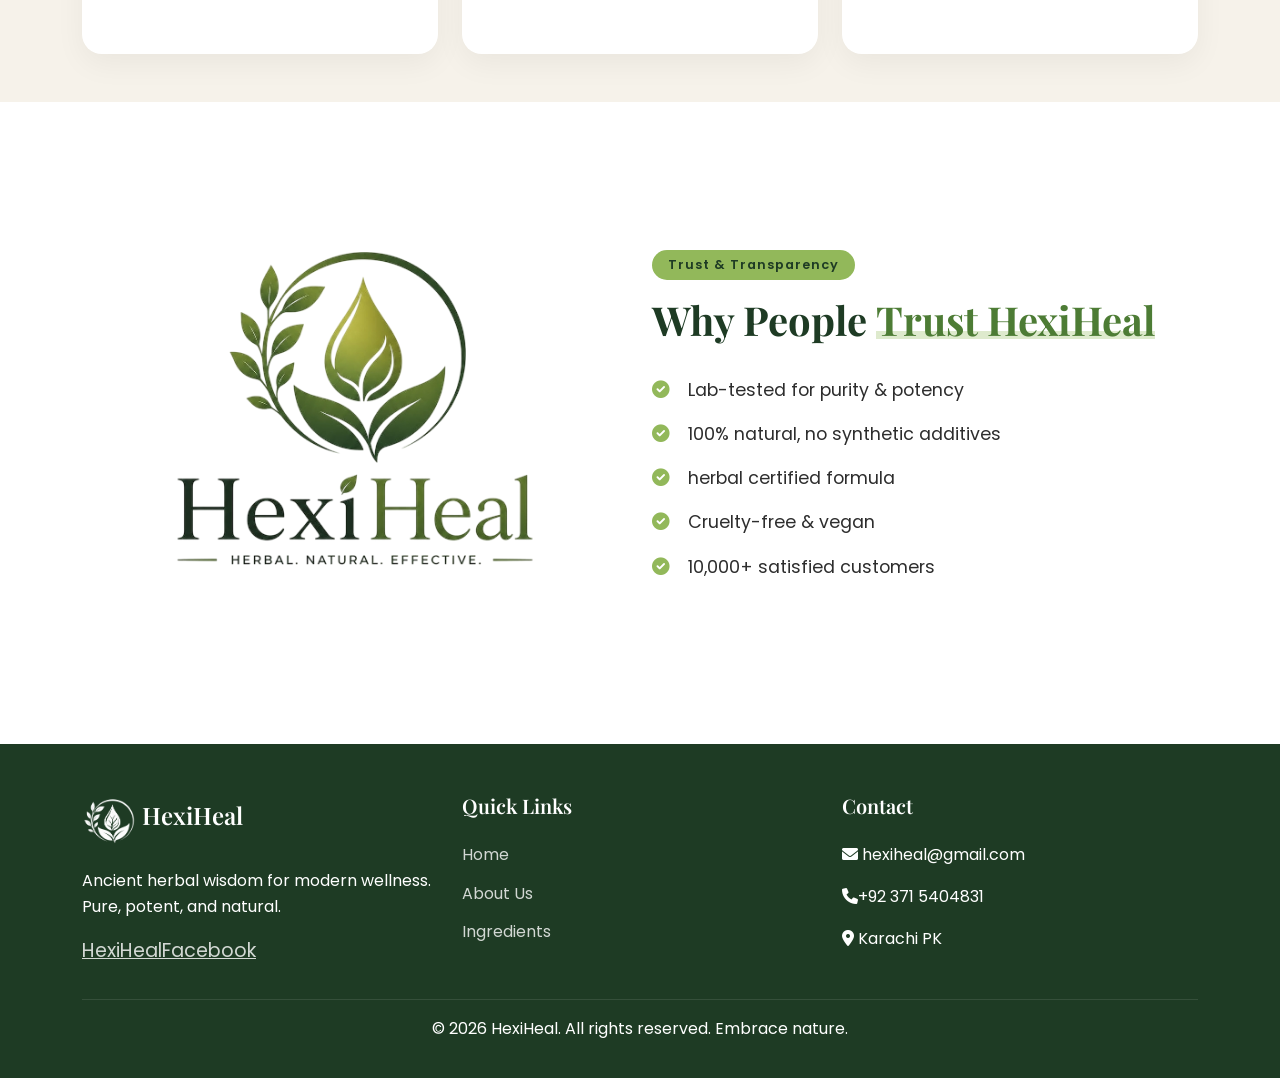
==== commit 372f12e4: "number chnaged" ====
--- a/about.html
+++ b/about.html
@@ -135,7 +135,7 @@
   </main>
 
   <div id="footer-placeholder"></div>
-  <a href="https://wa.me/923257011671" class="whatsapp-float" target="_blank"><i class="fab fa-whatsapp"></i></a>
+  <a href="https://wa.me/923715404831" class="whatsapp-float" target="_blank"><i class="fab fa-whatsapp"></i></a>
 
   <script src="https://cdn.jsdelivr.net/npm/bootstrap@5.3.0-alpha1/dist/js/bootstrap.bundle.min.js"></script>
   <script src="https://unpkg.com/aos@2.3.1/dist/aos.js"></script>
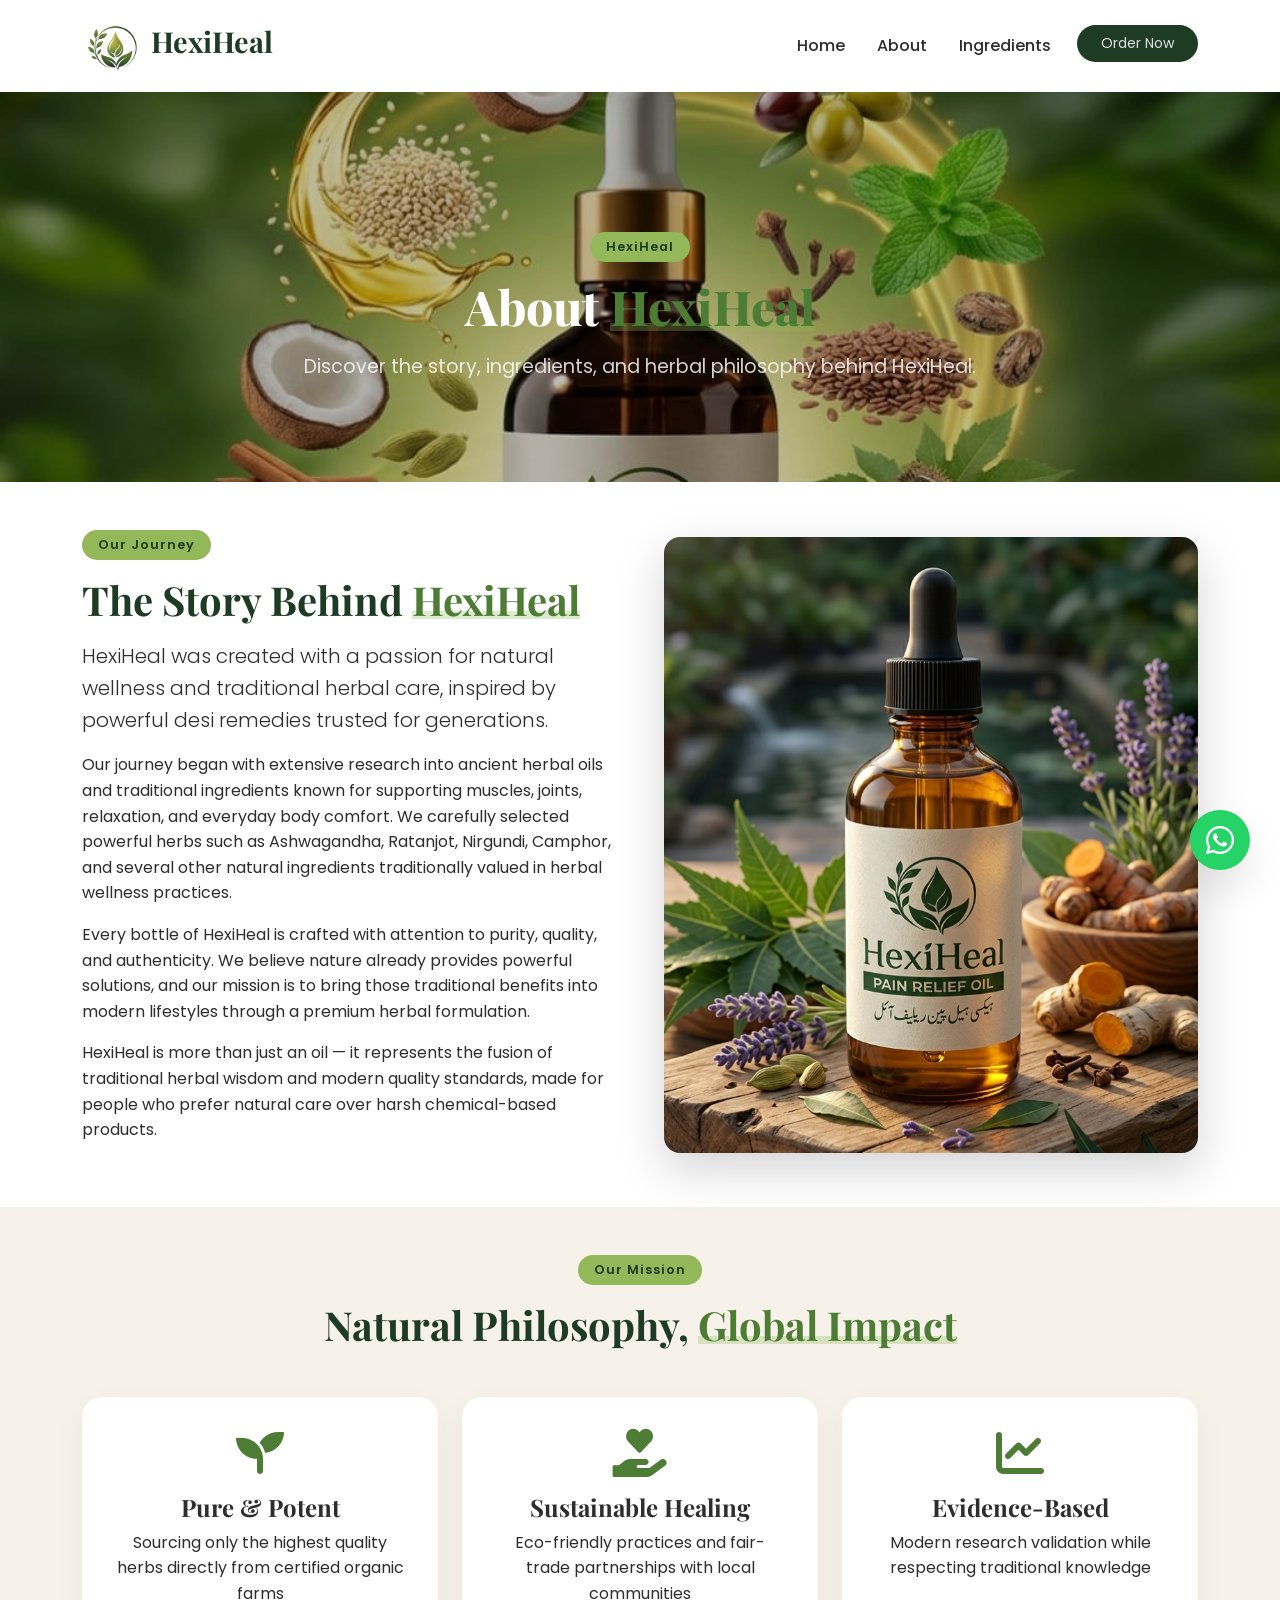
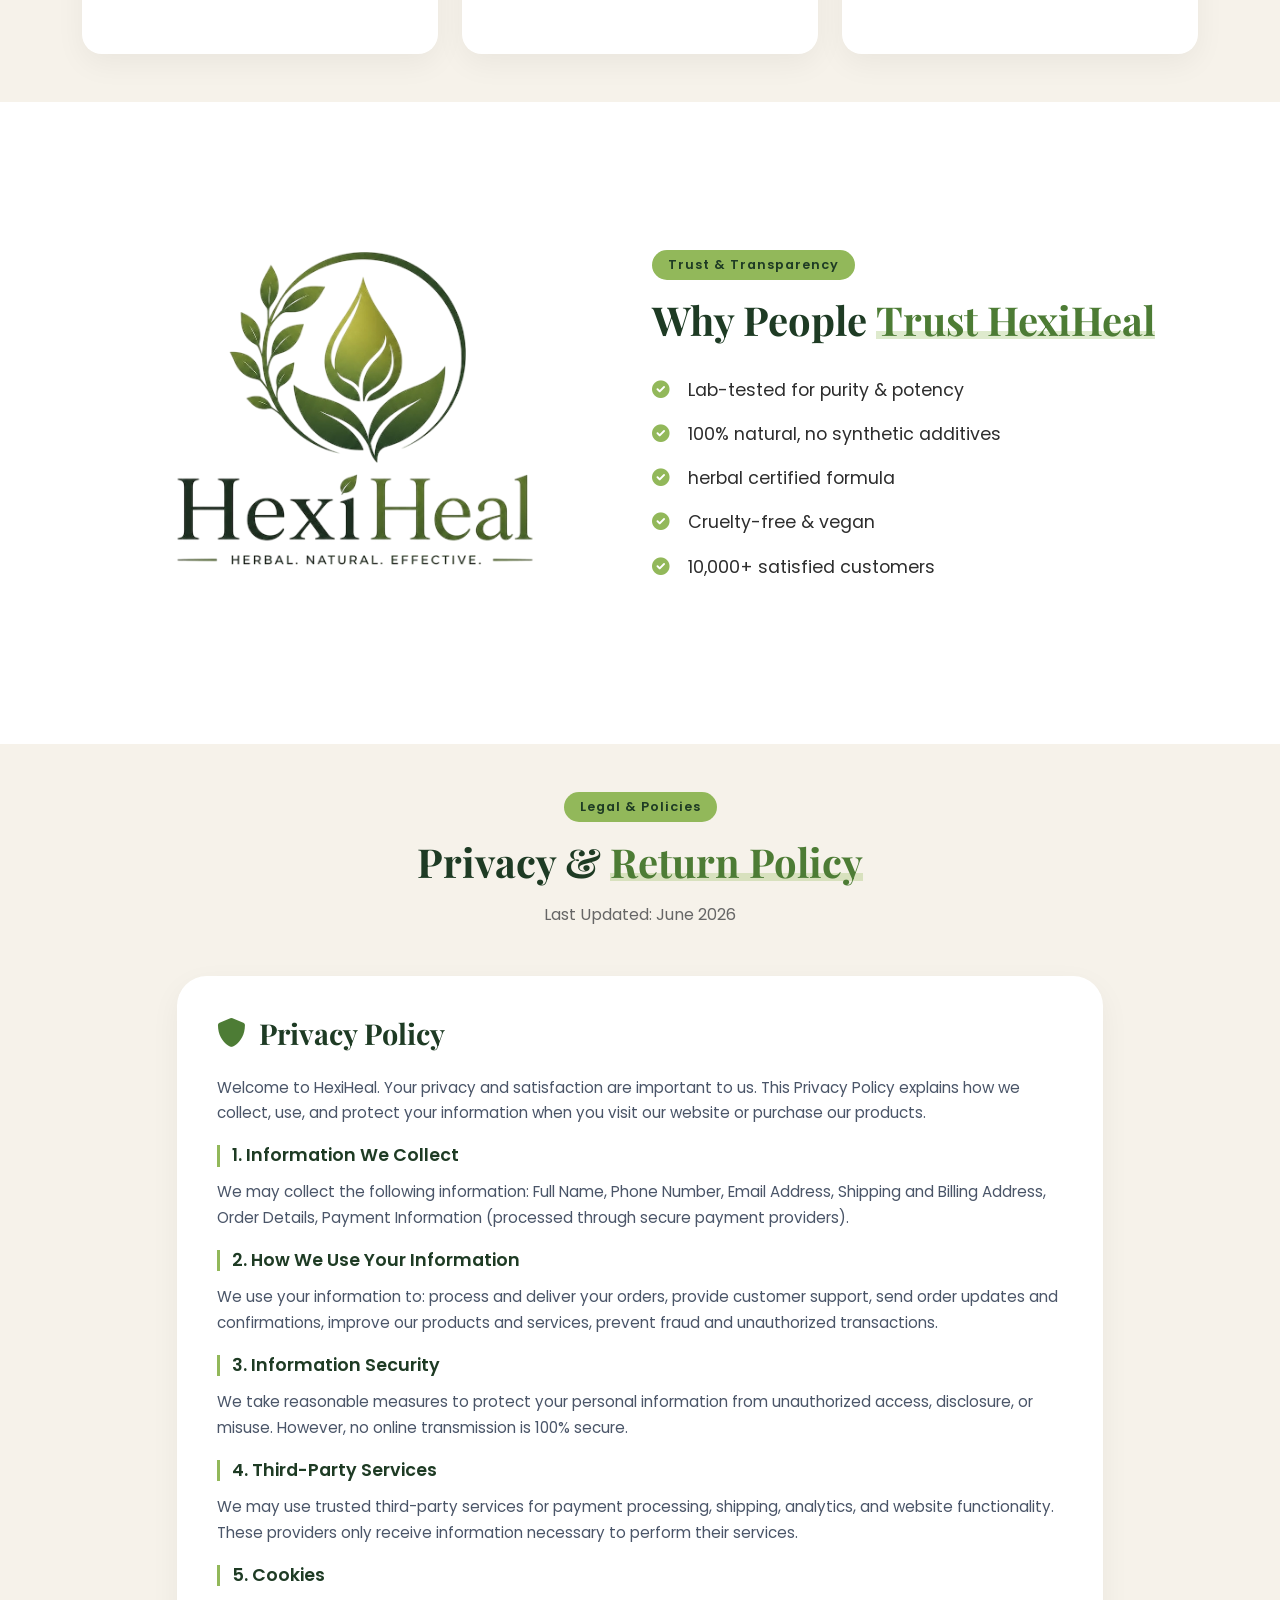
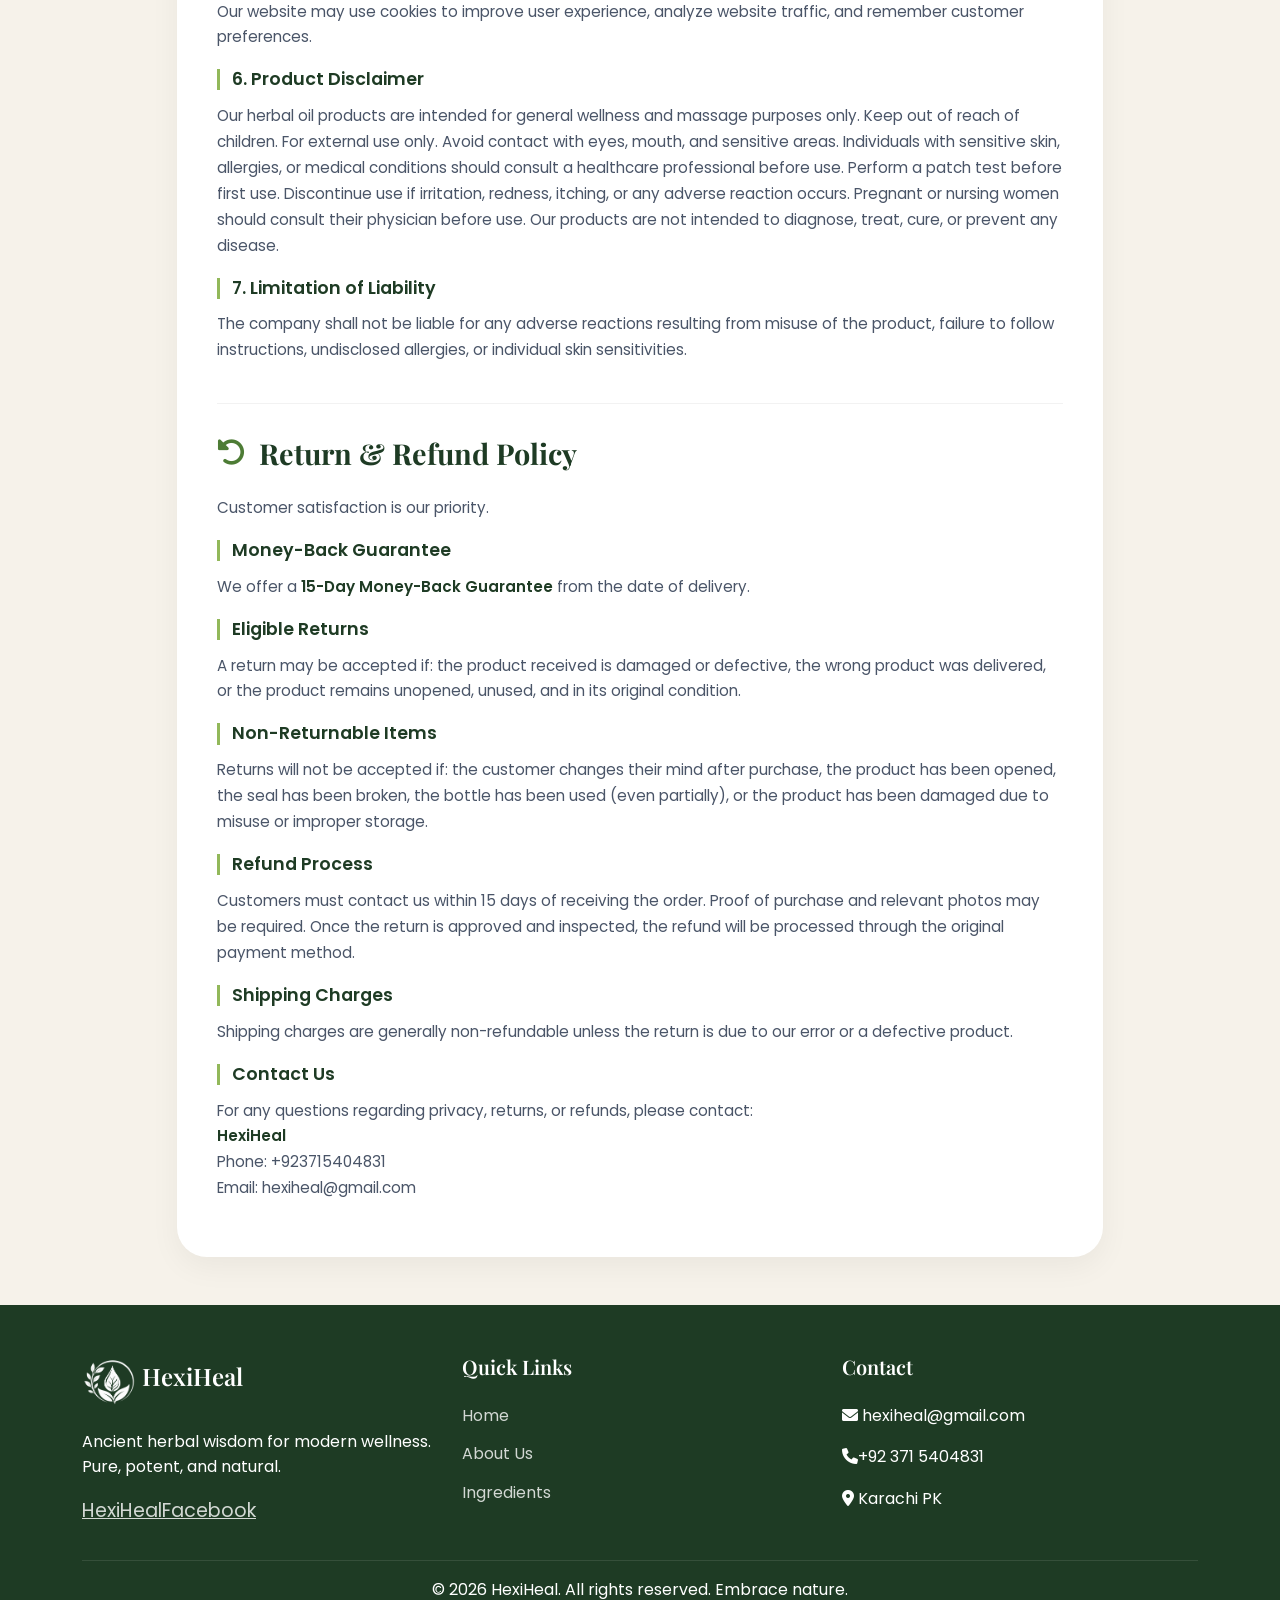
==== commit 4df25829: "added new price. privacy policy and chnaged picture" ====
--- a/about.html
+++ b/about.html
@@ -16,67 +16,56 @@
 
   <main>
     <!-- Hero Section -->
-<section class="page-hero">
-  <div class="overlay"></div>
-
-  <div class="container position-relative">
-    <div class="row justify-content-center text-center">
-      <div class="col-lg-8">
-        <span class="section-badge">HexiHeal</span>
-
-        <h1 class="hero-page-title">
-          About <span class="accent-text">HexiHeal</span>
-        </h1>
-
-        <p class="hero-page-subtitle">
-          Discover the story, ingredients, and herbal philosophy behind HexiHeal.
-        </p>
-      </div>
-    </div>
-  </div>
-</section>
+    <section class="page-hero">
+      <div class="overlay"></div>
+      <div class="container position-relative">
+        <div class="row justify-content-center text-center">
+          <div class="col-lg-8">
+            <span class="section-badge">HexiHeal</span>
+            <h1 class="hero-page-title">
+              About <span class="accent-text">HexiHeal</span>
+            </h1>
+            <p class="hero-page-subtitle">
+              Discover the story, ingredients, and herbal philosophy behind HexiHeal.
+            </p>
+          </div>
+        </div>
+      </div>
+    </section>
 
     <!-- Our Story Section -->
-  <section class="story-section py-5">
-  <div class="container">
-    <div class="row align-items-center g-5">
-      
-      <div class="col-lg-6" data-aos="fade-right">
-        <span class="section-badge">Our Journey</span>
-
-        <h2 class="section-title">
-          The Story Behind 
-          <span class="accent-text">HexiHeal</span>
-        </h2>
-
-        <p class="lead">
-          HexiHeal was created with a passion for natural wellness and traditional herbal care, inspired by powerful desi remedies trusted for generations.
-        </p>
-
-        <p>
-          Our journey began with extensive research into ancient herbal oils and traditional ingredients known for supporting muscles, joints, relaxation, and everyday body comfort. We carefully selected powerful herbs such as Ashwagandha, Ratanjot, Nirgundi, Camphor, and several other natural ingredients traditionally valued in herbal wellness practices.
-        </p>
-
-        <p>
-          Every bottle of HexiHeal is crafted with attention to purity, quality, and authenticity. We believe nature already provides powerful solutions, and our mission is to bring those traditional benefits into modern lifestyles through a premium herbal formulation.
-        </p>
-
-        <p>
-          HexiHeal is more than just an oil — it represents the fusion of traditional herbal wisdom and modern quality standards, made for people who prefer natural care over harsh chemical-based products.
-        </p>
-      </div>
-
-      <div class="col-lg-6 text-center" data-aos="fade-left">
-        <img 
-          src="hexiheal (10).png" 
-          alt="HexiHeal Herbal Oil Story" 
-          class="img-fluid rounded-4 shadow-lg story-img"
-        >
-      </div>
-
-    </div>
-  </div>
-</section>
+    <section class="story-section py-5">
+      <div class="container">
+        <div class="row align-items-center g-5">
+          <div class="col-lg-6" data-aos="fade-right">
+            <span class="section-badge">Our Journey</span>
+            <h2 class="section-title">
+              The Story Behind 
+              <span class="accent-text">HexiHeal</span>
+            </h2>
+            <p class="lead">
+              HexiHeal was created with a passion for natural wellness and traditional herbal care, inspired by powerful desi remedies trusted for generations.
+            </p>
+            <p>
+              Our journey began with extensive research into ancient herbal oils and traditional ingredients known for supporting muscles, joints, relaxation, and everyday body comfort. We carefully selected powerful herbs such as Ashwagandha, Ratanjot, Nirgundi, Camphor, and several other natural ingredients traditionally valued in herbal wellness practices.
+            </p>
+            <p>
+              Every bottle of HexiHeal is crafted with attention to purity, quality, and authenticity. We believe nature already provides powerful solutions, and our mission is to bring those traditional benefits into modern lifestyles through a premium herbal formulation.
+            </p>
+            <p>
+              HexiHeal is more than just an oil — it represents the fusion of traditional herbal wisdom and modern quality standards, made for people who prefer natural care over harsh chemical-based products.
+            </p>
+          </div>
+          <div class="col-lg-6 text-center" data-aos="fade-left">
+            <img 
+              src="hexiheal (10).png" 
+              alt="HexiHeal Herbal Oil Story" 
+              class="img-fluid rounded-4 shadow-lg story-img"
+            >
+          </div>
+        </div>
+      </div>
+    </section>
 
     <!-- Mission Section -->
     <section class="mission-section bg-cream py-5">
@@ -132,6 +121,75 @@
         </div>
       </div>
     </section>
+
+    <!-- Privacy & Return Policy Section -->
+    <section class="policy-section py-5 bg-cream">
+      <div class="container">
+        <div class="text-center mb-5" data-aos="fade-up">
+          <span class="section-badge">Legal & Policies</span>
+          <h2 class="section-title">Privacy & <span class="accent-text">Return Policy</span></h2>
+          <p class="section-subtitle">Last Updated: June 2026</p>
+        </div>
+
+        <div class="row justify-content-center">
+          <div class="col-lg-10">
+            <div class="policy-card" data-aos="fade-up">
+              <div class="policy-section-block">
+                <h4><i class="fas fa-shield-alt"></i> Privacy Policy</h4>
+                <p>Welcome to HexiHeal. Your privacy and satisfaction are important to us. This Privacy Policy explains how we collect, use, and protect your information when you visit our website or purchase our products.</p>
+                
+                <h5>1. Information We Collect</h5>
+                <p>We may collect the following information: Full Name, Phone Number, Email Address, Shipping and Billing Address, Order Details, Payment Information (processed through secure payment providers).</p>
+                
+                <h5>2. How We Use Your Information</h5>
+                <p>We use your information to: process and deliver your orders, provide customer support, send order updates and confirmations, improve our products and services, prevent fraud and unauthorized transactions.</p>
+                
+                <h5>3. Information Security</h5>
+                <p>We take reasonable measures to protect your personal information from unauthorized access, disclosure, or misuse. However, no online transmission is 100% secure.</p>
+                
+                <h5>4. Third-Party Services</h5>
+                <p>We may use trusted third-party services for payment processing, shipping, analytics, and website functionality. These providers only receive information necessary to perform their services.</p>
+                
+                <h5>5. Cookies</h5>
+                <p>Our website may use cookies to improve user experience, analyze website traffic, and remember customer preferences.</p>
+                
+                <h5>6. Product Disclaimer</h5>
+                <p>Our herbal oil products are intended for general wellness and massage purposes only. Keep out of reach of children. For external use only. Avoid contact with eyes, mouth, and sensitive areas. Individuals with sensitive skin, allergies, or medical conditions should consult a healthcare professional before use. Perform a patch test before first use. Discontinue use if irritation, redness, itching, or any adverse reaction occurs. Pregnant or nursing women should consult their physician before use. Our products are not intended to diagnose, treat, cure, or prevent any disease.</p>
+                
+                <h5>7. Limitation of Liability</h5>
+                <p>The company shall not be liable for any adverse reactions resulting from misuse of the product, failure to follow instructions, undisclosed allergies, or individual skin sensitivities.</p>
+              </div>
+
+              <div class="policy-section-block mt-4">
+                <h4><i class="fas fa-undo-alt"></i> Return & Refund Policy</h4>
+                <p>Customer satisfaction is our priority.</p>
+                
+                <h5>Money-Back Guarantee</h5>
+                <p>We offer a <strong>15-Day Money-Back Guarantee</strong> from the date of delivery.</p>
+                
+                <h5>Eligible Returns</h5>
+                <p>A return may be accepted if: the product received is damaged or defective, the wrong product was delivered, or the product remains unopened, unused, and in its original condition.</p>
+                
+                <h5>Non-Returnable Items</h5>
+                <p>Returns will not be accepted if: the customer changes their mind after purchase, the product has been opened, the seal has been broken, the bottle has been used (even partially), or the product has been damaged due to misuse or improper storage.</p>
+                
+                <h5>Refund Process</h5>
+                <p>Customers must contact us within 15 days of receiving the order. Proof of purchase and relevant photos may be required. Once the return is approved and inspected, the refund will be processed through the original payment method.</p>
+                
+                <h5>Shipping Charges</h5>
+                <p>Shipping charges are generally non-refundable unless the return is due to our error or a defective product.</p>
+                
+                <h5>Contact Us</h5>
+                <p>For any questions regarding privacy, returns, or refunds, please contact:<br>
+                <strong>HexiHeal</strong><br>
+                Phone: +923715404831<br>
+                Email: hexiheal@gmail.com</p>
+              </div>
+            </div>
+          </div>
+        </div>
+      </div>
+    </section>
   </main>
 
   <div id="footer-placeholder"></div>
--- a/style.css
+++ b/style.css
@@ -1294,4 +1294,116 @@
     background-color: #1e3b24;
     border: none;
     outline: none;
-  }+  }
+
+  /* ============================================
+   PRIVACY & RETURN POLICY SECTION STYLES
+   ============================================ */
+
+.policy-section {
+  position: relative;
+  overflow: hidden;
+}
+
+.policy-card {
+  background: var(--white);
+  border-radius: 30px;
+  padding: 2.5rem;
+  box-shadow: var(--shadow-sm);
+  transition: var(--transition-smooth);
+}
+
+.policy-card:hover {
+  box-shadow: var(--shadow-hover);
+}
+
+.policy-section-block {
+  margin-bottom: 2rem;
+  border-bottom: 1px solid rgba(0,0,0,0.05);
+  padding-bottom: 1.5rem;
+}
+
+.policy-section-block:last-child {
+  border-bottom: none;
+  margin-bottom: 0;
+  padding-bottom: 0;
+}
+
+.policy-section-block h4 {
+  font-family: 'Playfair Display', serif;
+  font-size: 1.8rem;
+  font-weight: 700;
+  color: var(--dark-green);
+  margin-bottom: 1.5rem;
+  display: flex;
+  align-items: center;
+  gap: 0.8rem;
+}
+
+.policy-section-block h4 i {
+  color: var(--olive-green);
+  font-size: 1.8rem;
+}
+
+.policy-section-block h5 {
+  font-family: 'Poppins', sans-serif;
+  font-size: 1.1rem;
+  font-weight: 600;
+  color: var(--dark-green);
+  margin-top: 1.2rem;
+  margin-bottom: 0.8rem;
+  padding-left: 0;
+  border-left: 3px solid var(--accent-green);
+  padding-left: 12px;
+}
+
+.policy-section-block p {
+  color: #4a5568;
+  line-height: 1.7;
+  margin-bottom: 1rem;
+  font-size: 0.95rem;
+}
+
+.policy-section-block strong {
+  color: var(--dark-green);
+  font-weight: 600;
+}
+
+/* Responsive adjustments for policy section */
+@media (max-width: 768px) {
+  .policy-card {
+    padding: 1.5rem;
+  }
+  
+  .policy-section-block h4 {
+    font-size: 1.4rem;
+  }
+  
+  .policy-section-block h4 i {
+    font-size: 1.4rem;
+  }
+  
+  .policy-section-block h5 {
+    font-size: 1rem;
+  }
+  
+  .policy-section-block p {
+    font-size: 0.9rem;
+  }
+}
+
+@media (max-width: 575px) {
+  .policy-card {
+    padding: 1.2rem;
+    border-radius: 20px;
+  }
+  
+  .policy-section-block h4 {
+    font-size: 1.2rem;
+    flex-wrap: wrap;
+  }
+  
+  .policy-section-block h5 {
+    font-size: 0.95rem;
+  }
+}
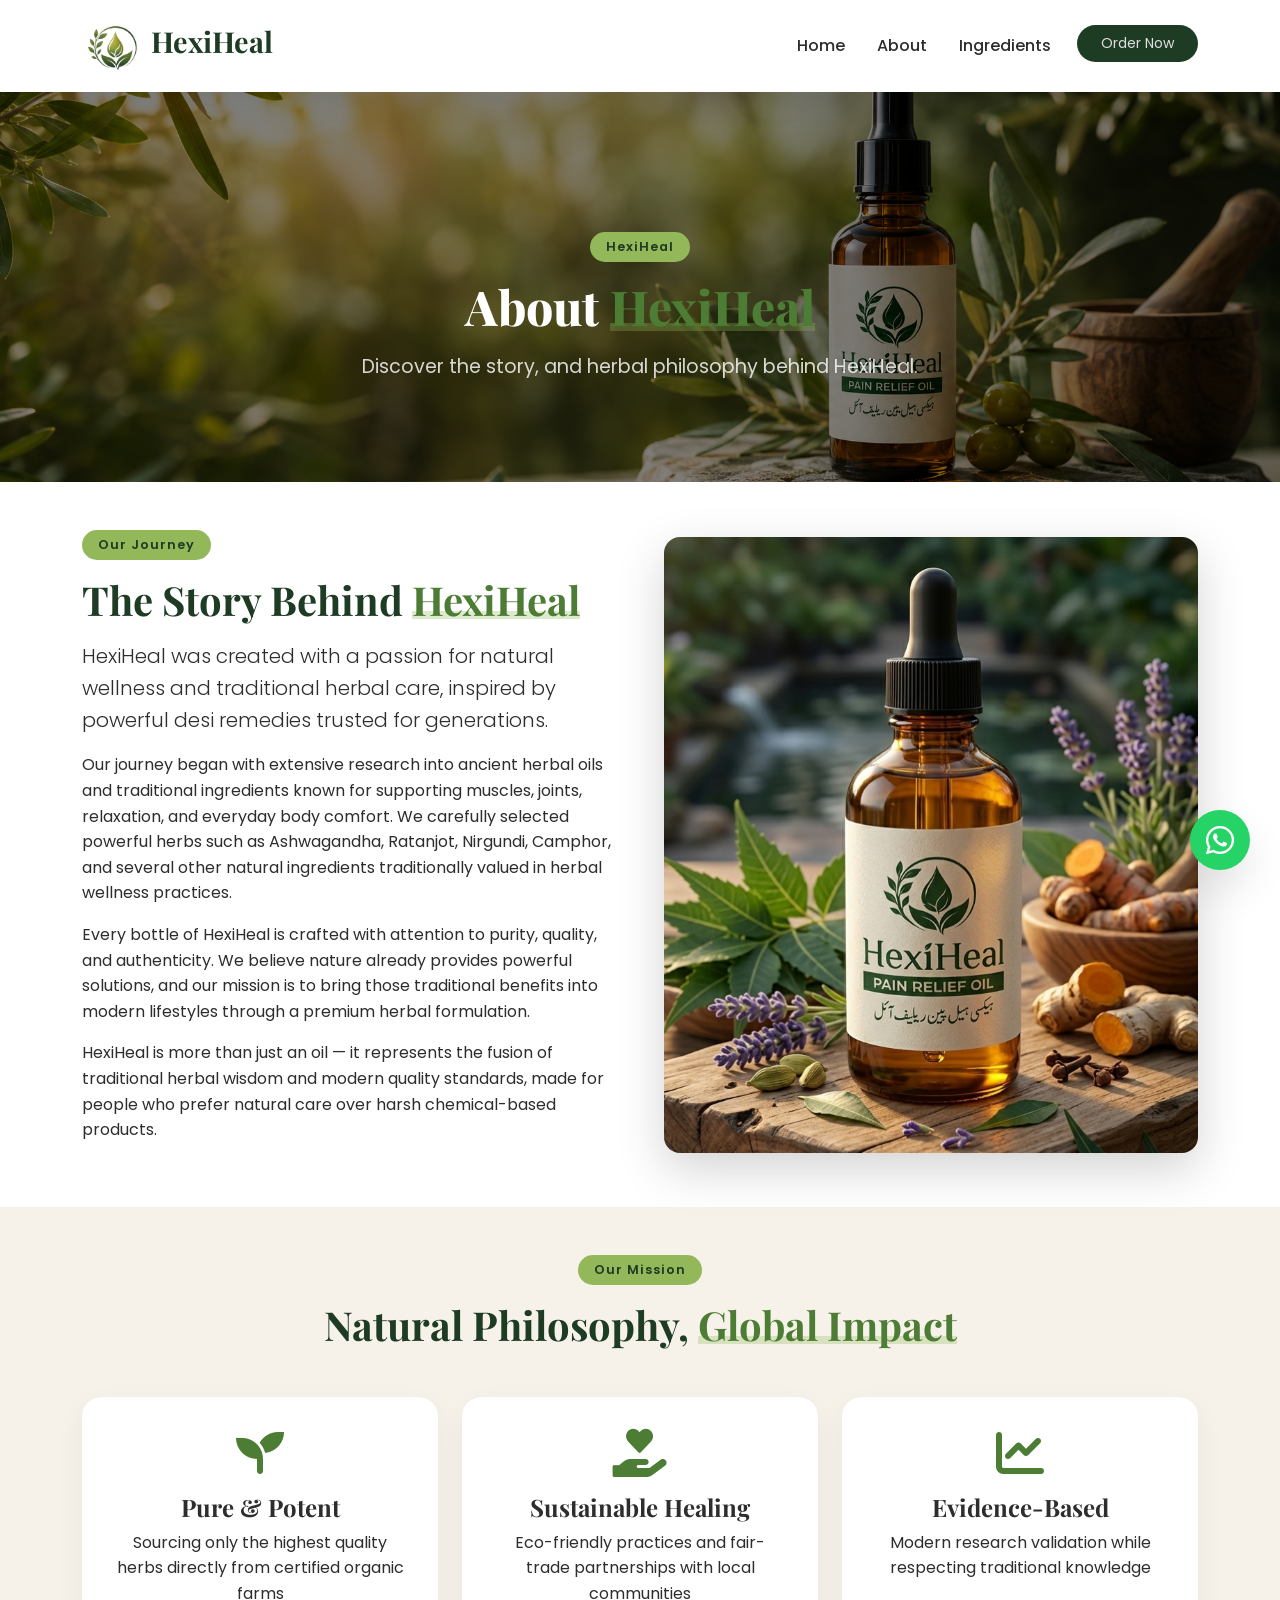
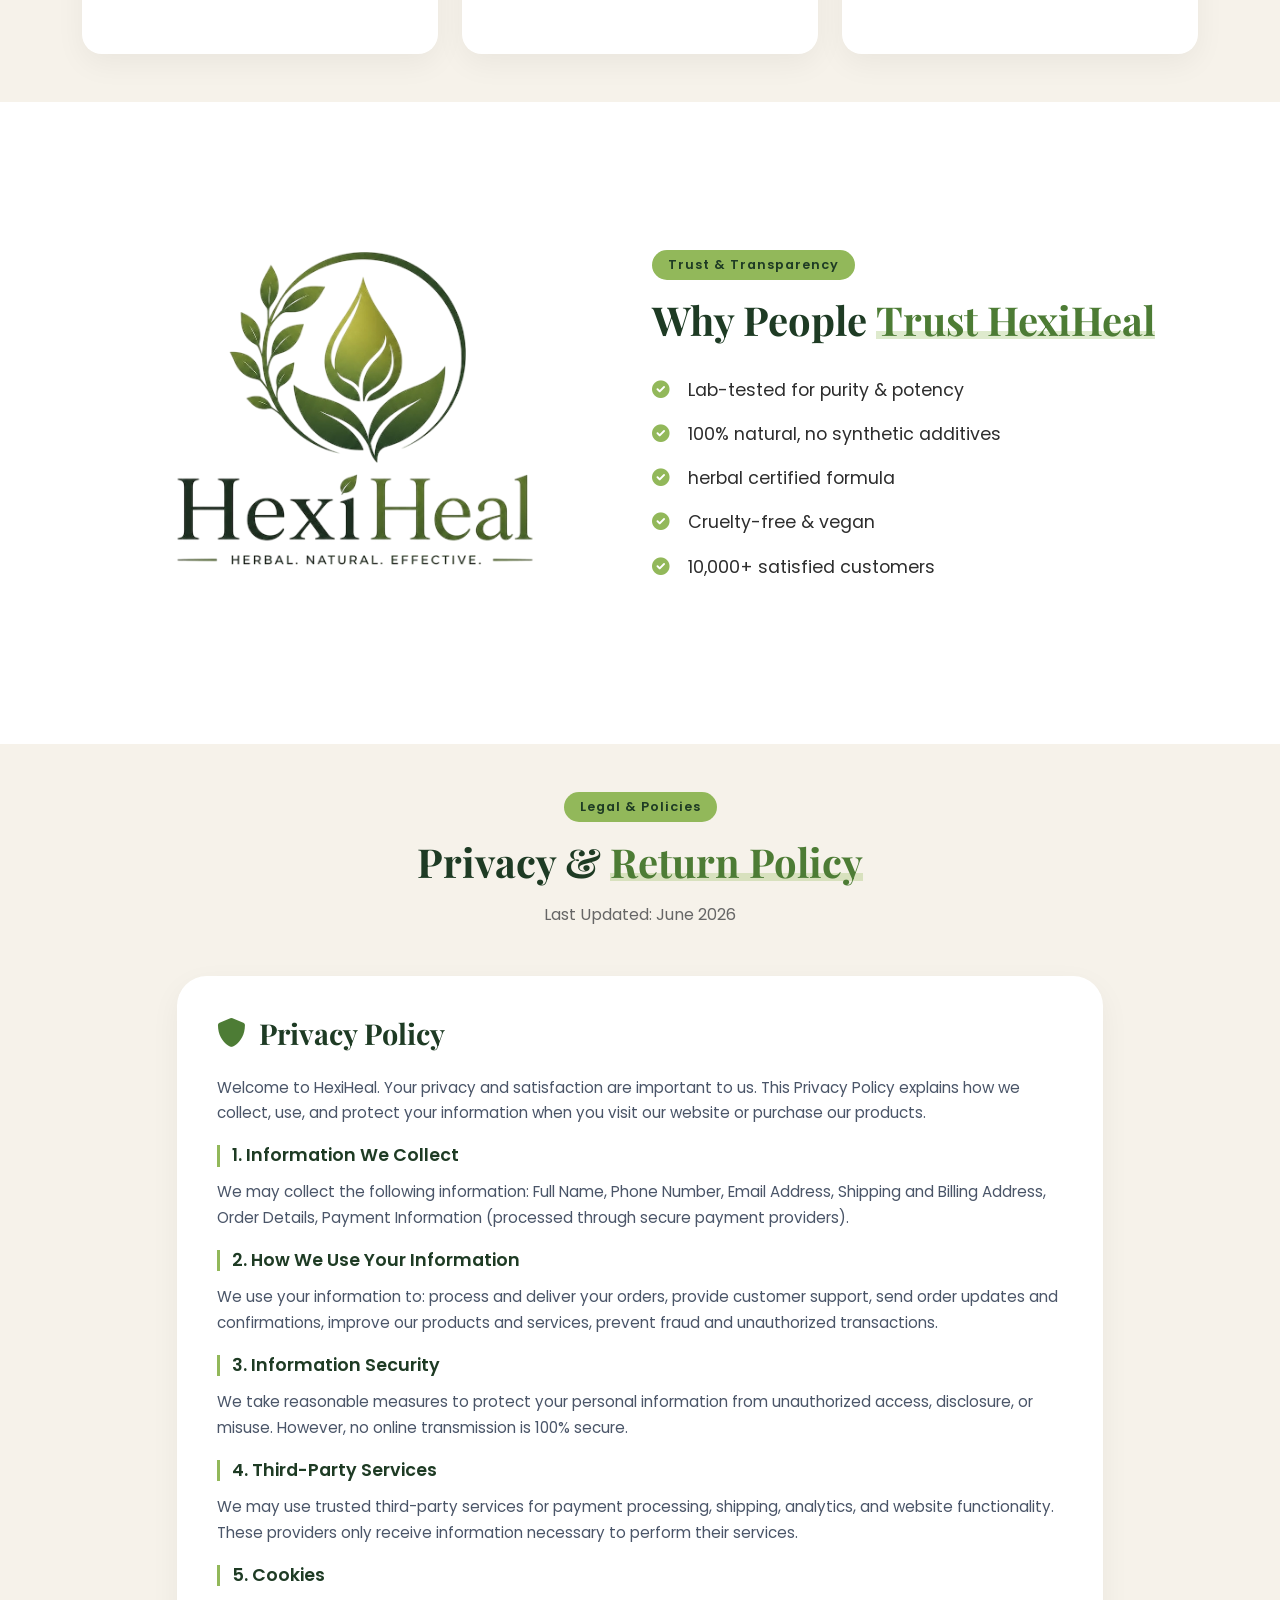
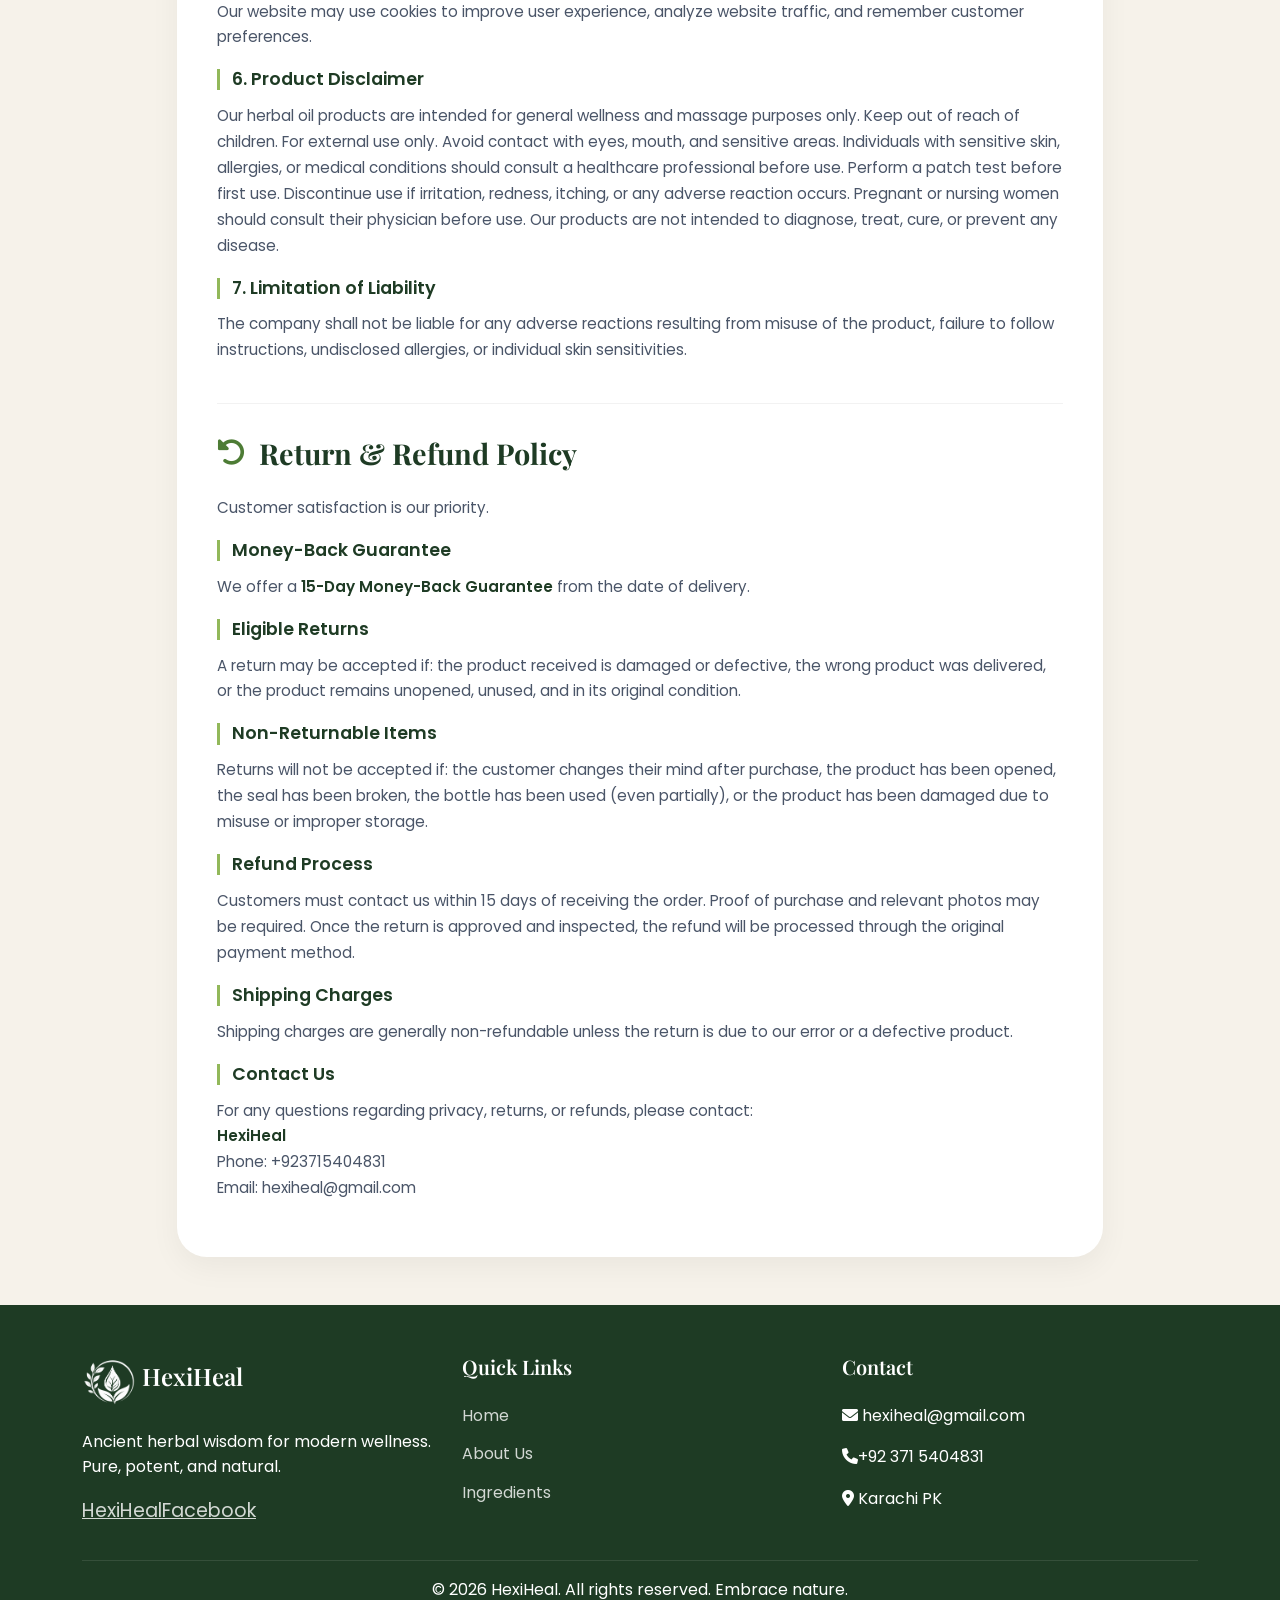
==== commit c0817e2a: "chnaged background image and price" ====
--- a/about.html
+++ b/about.html
@@ -26,7 +26,7 @@
               About <span class="accent-text">HexiHeal</span>
             </h1>
             <p class="hero-page-subtitle">
-              Discover the story, ingredients, and herbal philosophy behind HexiHeal.
+              Discover the story, and herbal philosophy behind HexiHeal.
             </p>
           </div>
         </div>
--- a/style.css
+++ b/style.css
@@ -1185,14 +1185,14 @@
 .page-hero{
   position: relative;
   padding: 140px 0 100px;
-  background: url('hexiheal\ \(1\).jpeg') center/cover no-repeat;
+  background: url('hero\ image.png') center/cover no-repeat;
   overflow: hidden;
 }
 
 .page-hero .overlay{
   position: absolute;
   inset: 0;
-  background: rgba(0,0,0,0.25);
+  background: rgba(0, 0, 0, 0.5);
   z-index: 1;
 }
 
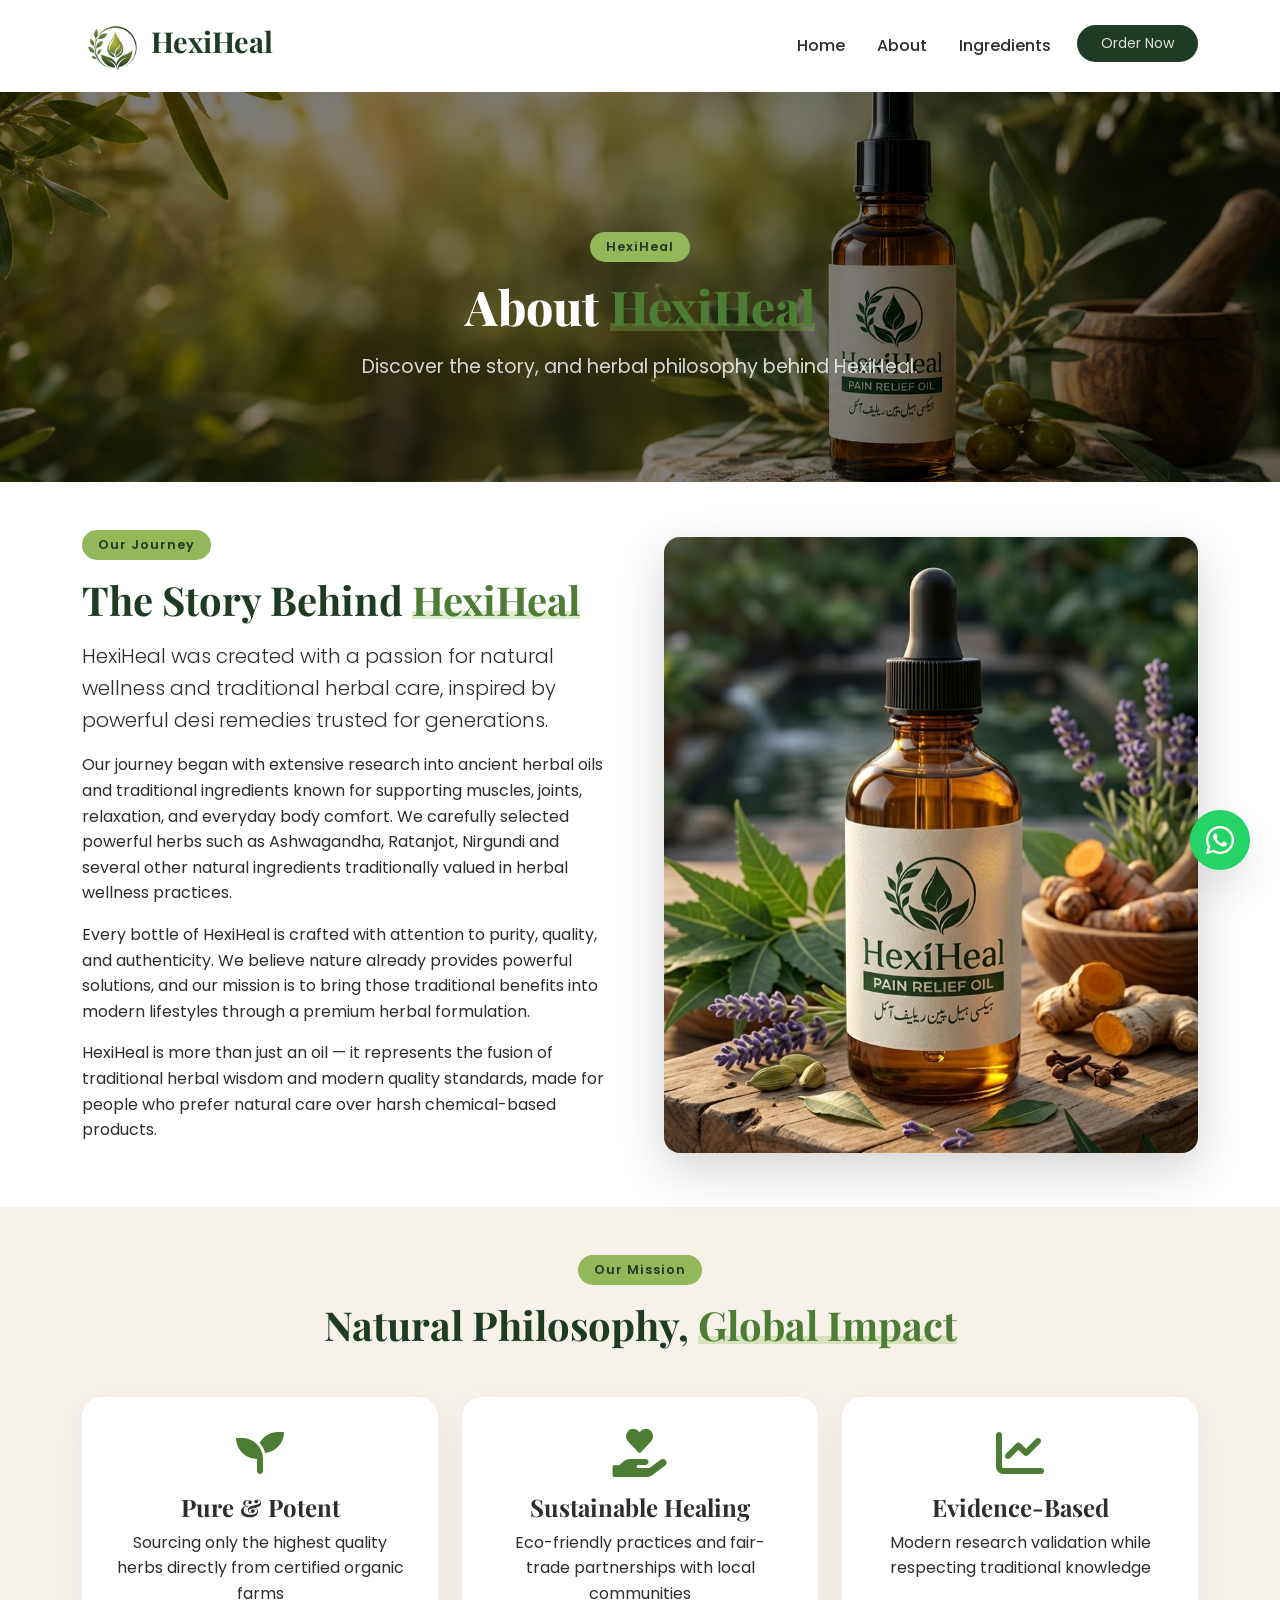
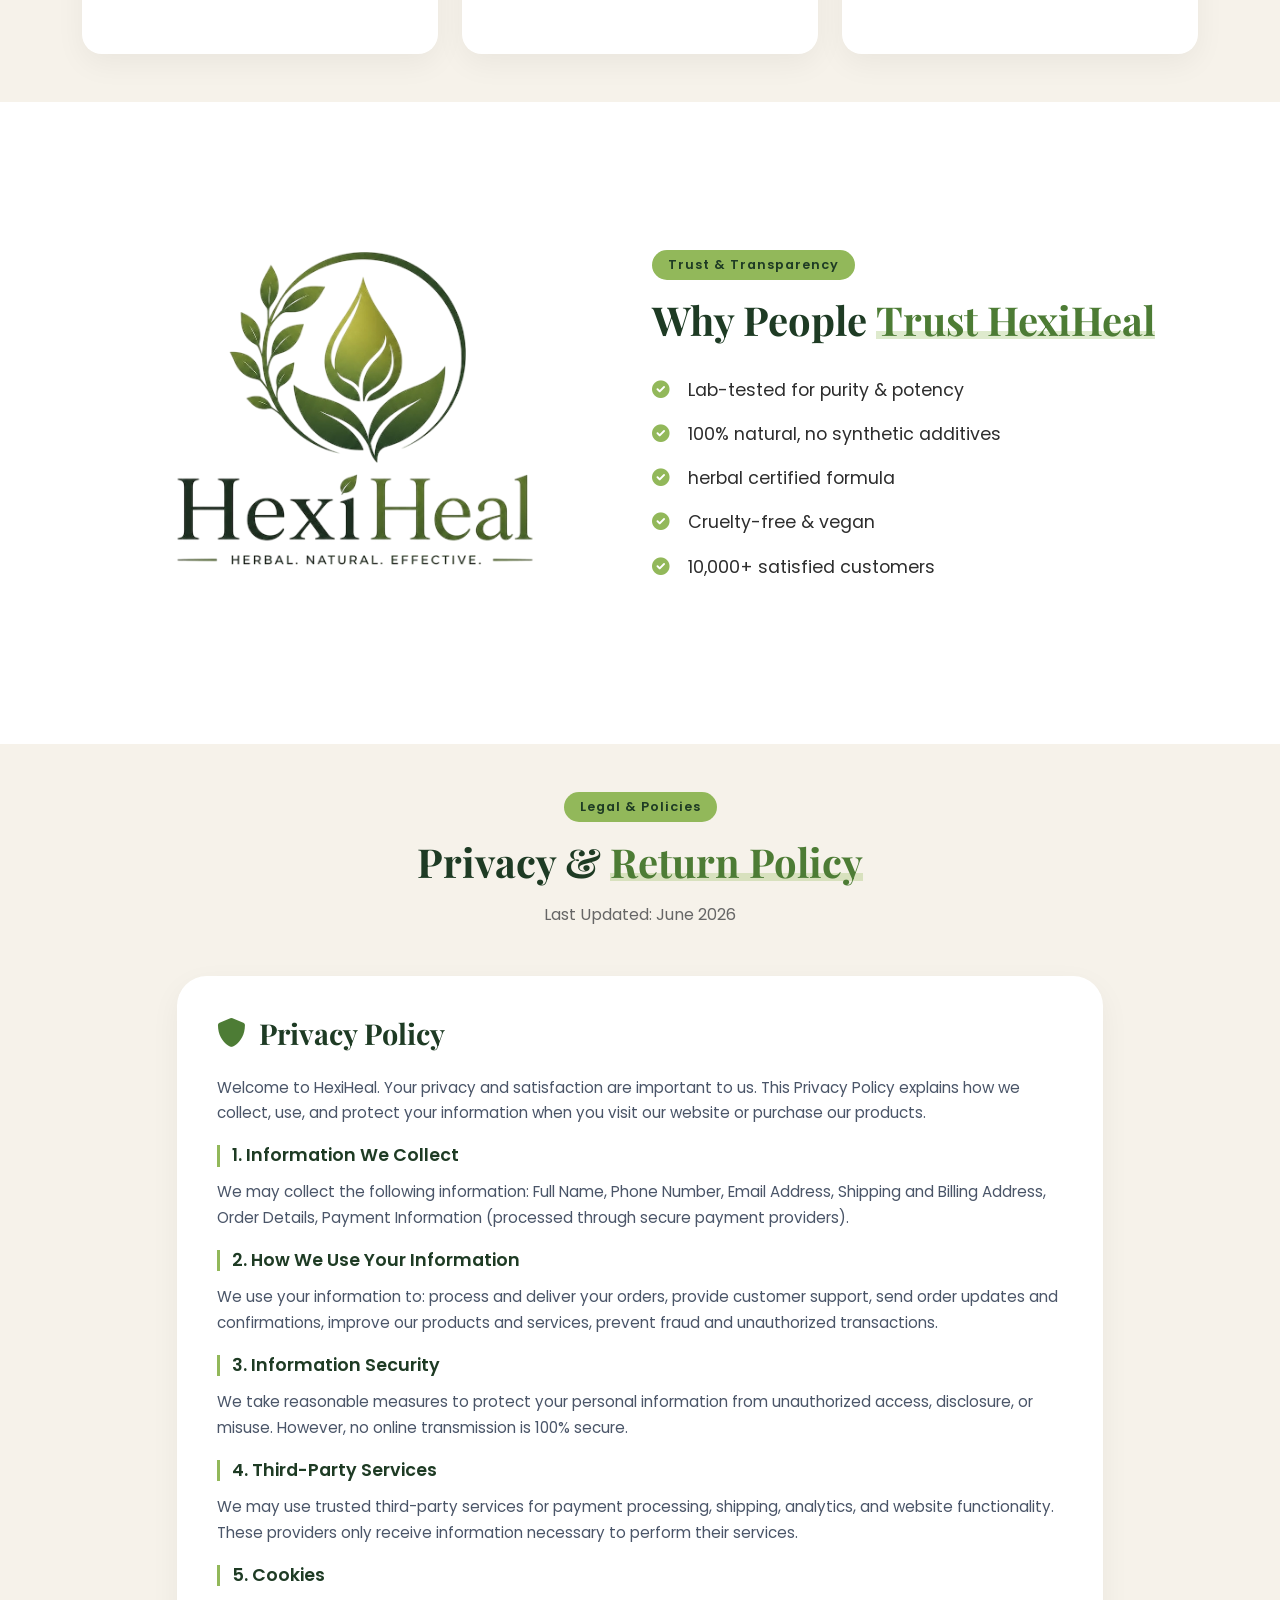
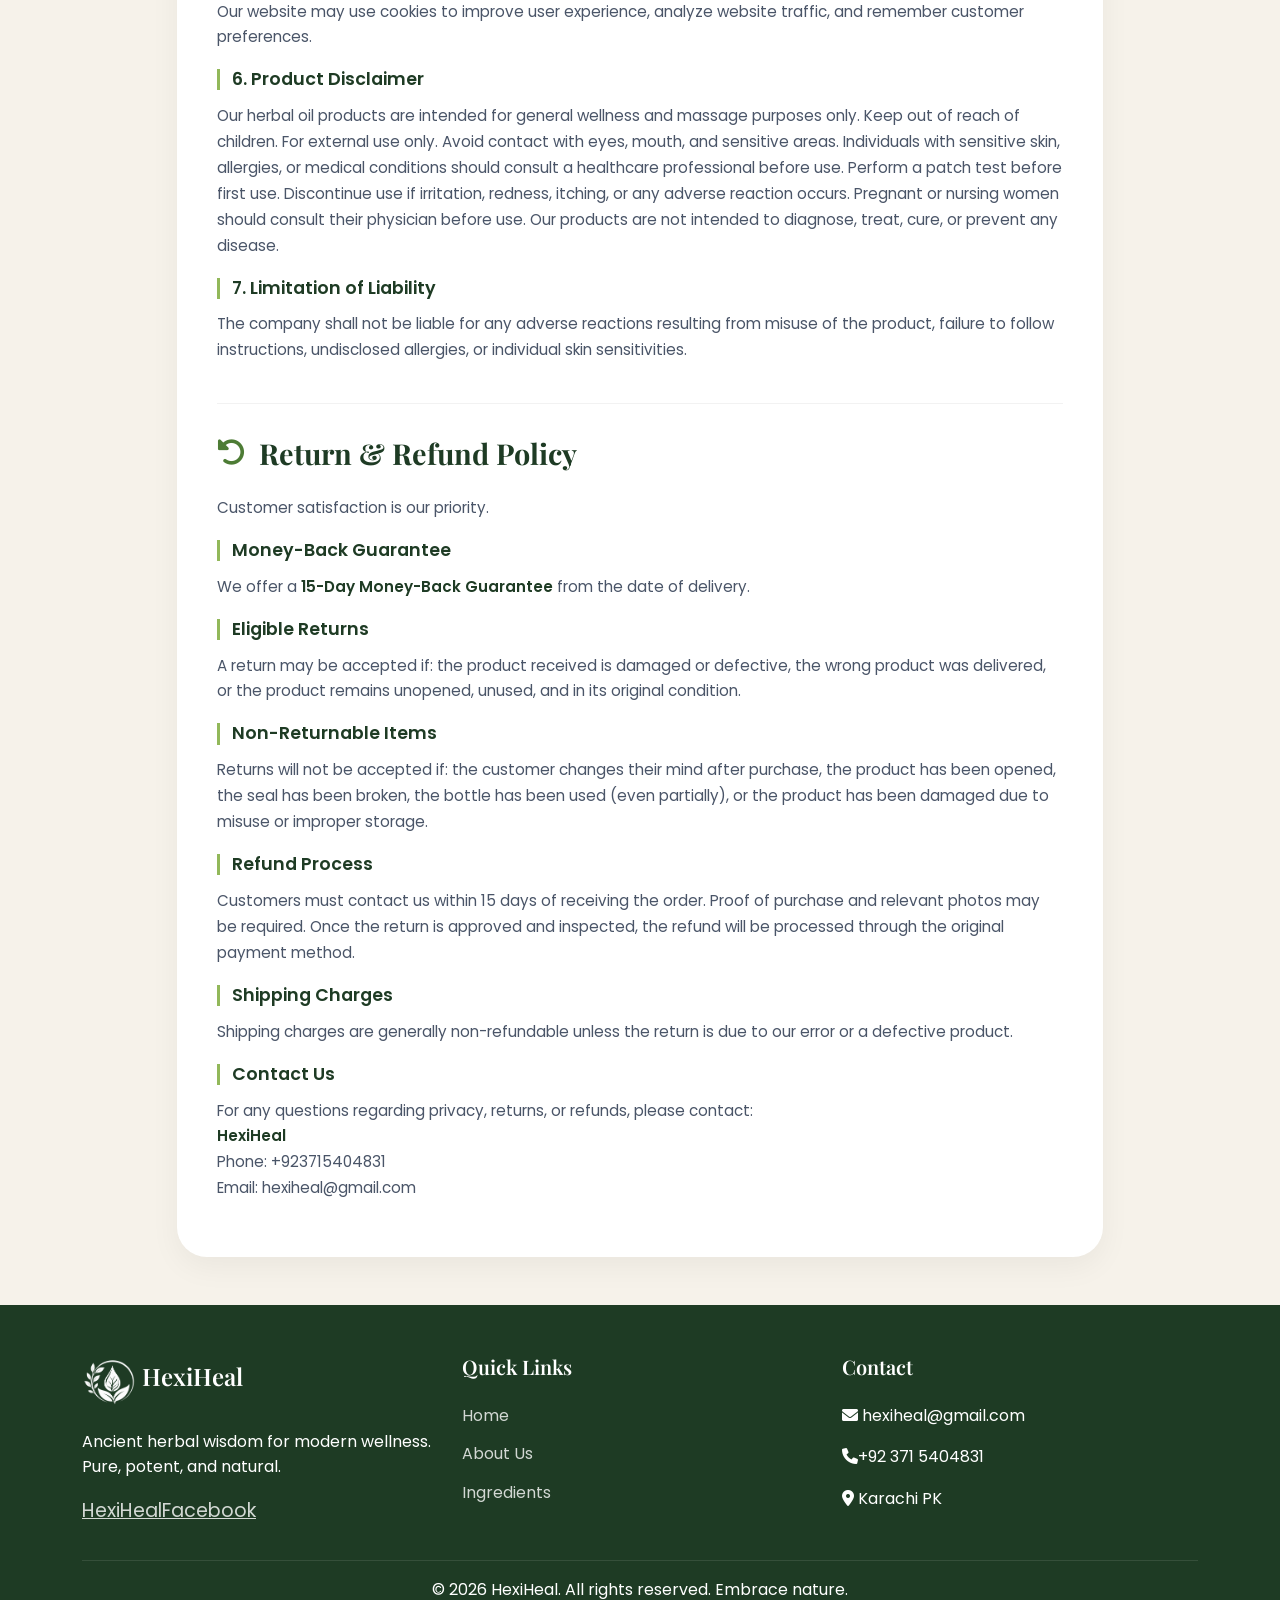
==== commit 0960dfa9: "removed camphor from ingrdeitns" ====
--- a/about.html
+++ b/about.html
@@ -47,7 +47,7 @@
               HexiHeal was created with a passion for natural wellness and traditional herbal care, inspired by powerful desi remedies trusted for generations.
             </p>
             <p>
-              Our journey began with extensive research into ancient herbal oils and traditional ingredients known for supporting muscles, joints, relaxation, and everyday body comfort. We carefully selected powerful herbs such as Ashwagandha, Ratanjot, Nirgundi, Camphor, and several other natural ingredients traditionally valued in herbal wellness practices.
+              Our journey began with extensive research into ancient herbal oils and traditional ingredients known for supporting muscles, joints, relaxation, and everyday body comfort. We carefully selected powerful herbs such as Ashwagandha, Ratanjot, Nirgundi and several other natural ingredients traditionally valued in herbal wellness practices.
             </p>
             <p>
               Every bottle of HexiHeal is crafted with attention to purity, quality, and authenticity. We believe nature already provides powerful solutions, and our mission is to bring those traditional benefits into modern lifestyles through a premium herbal formulation.
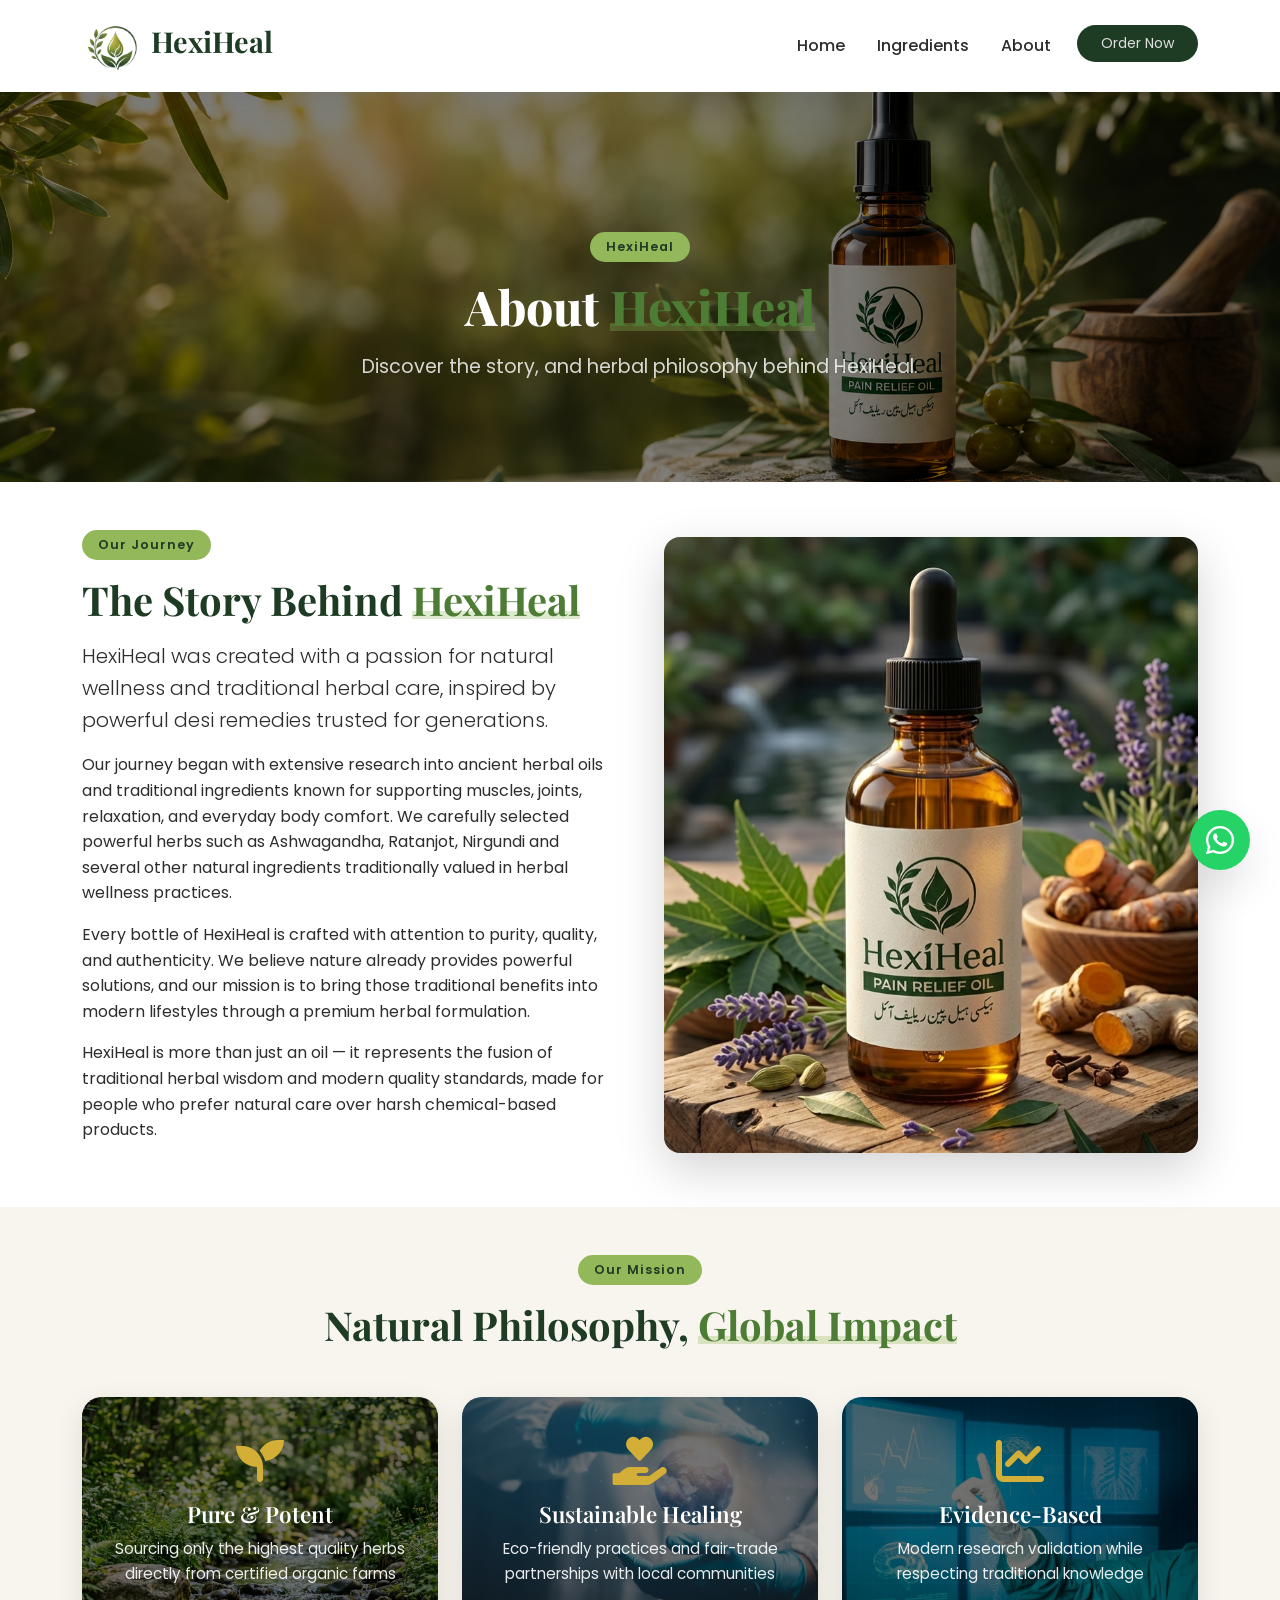
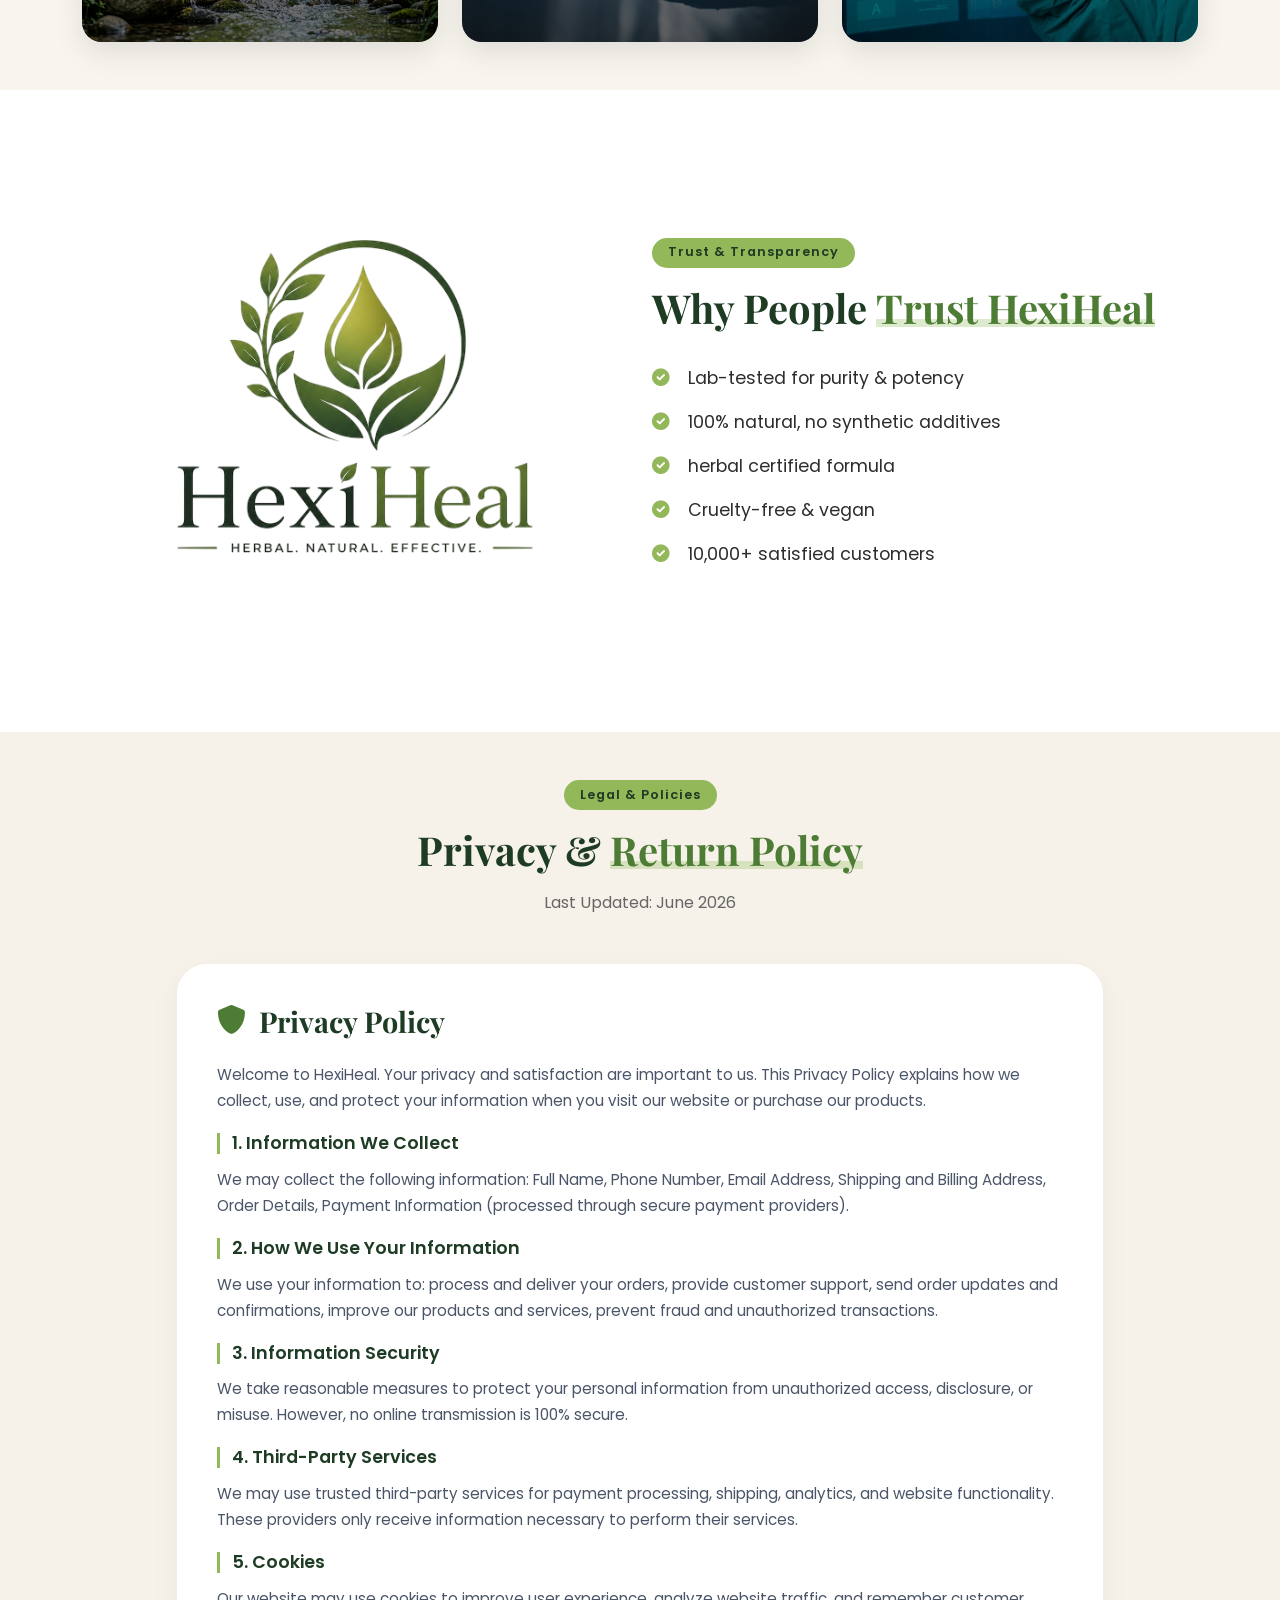
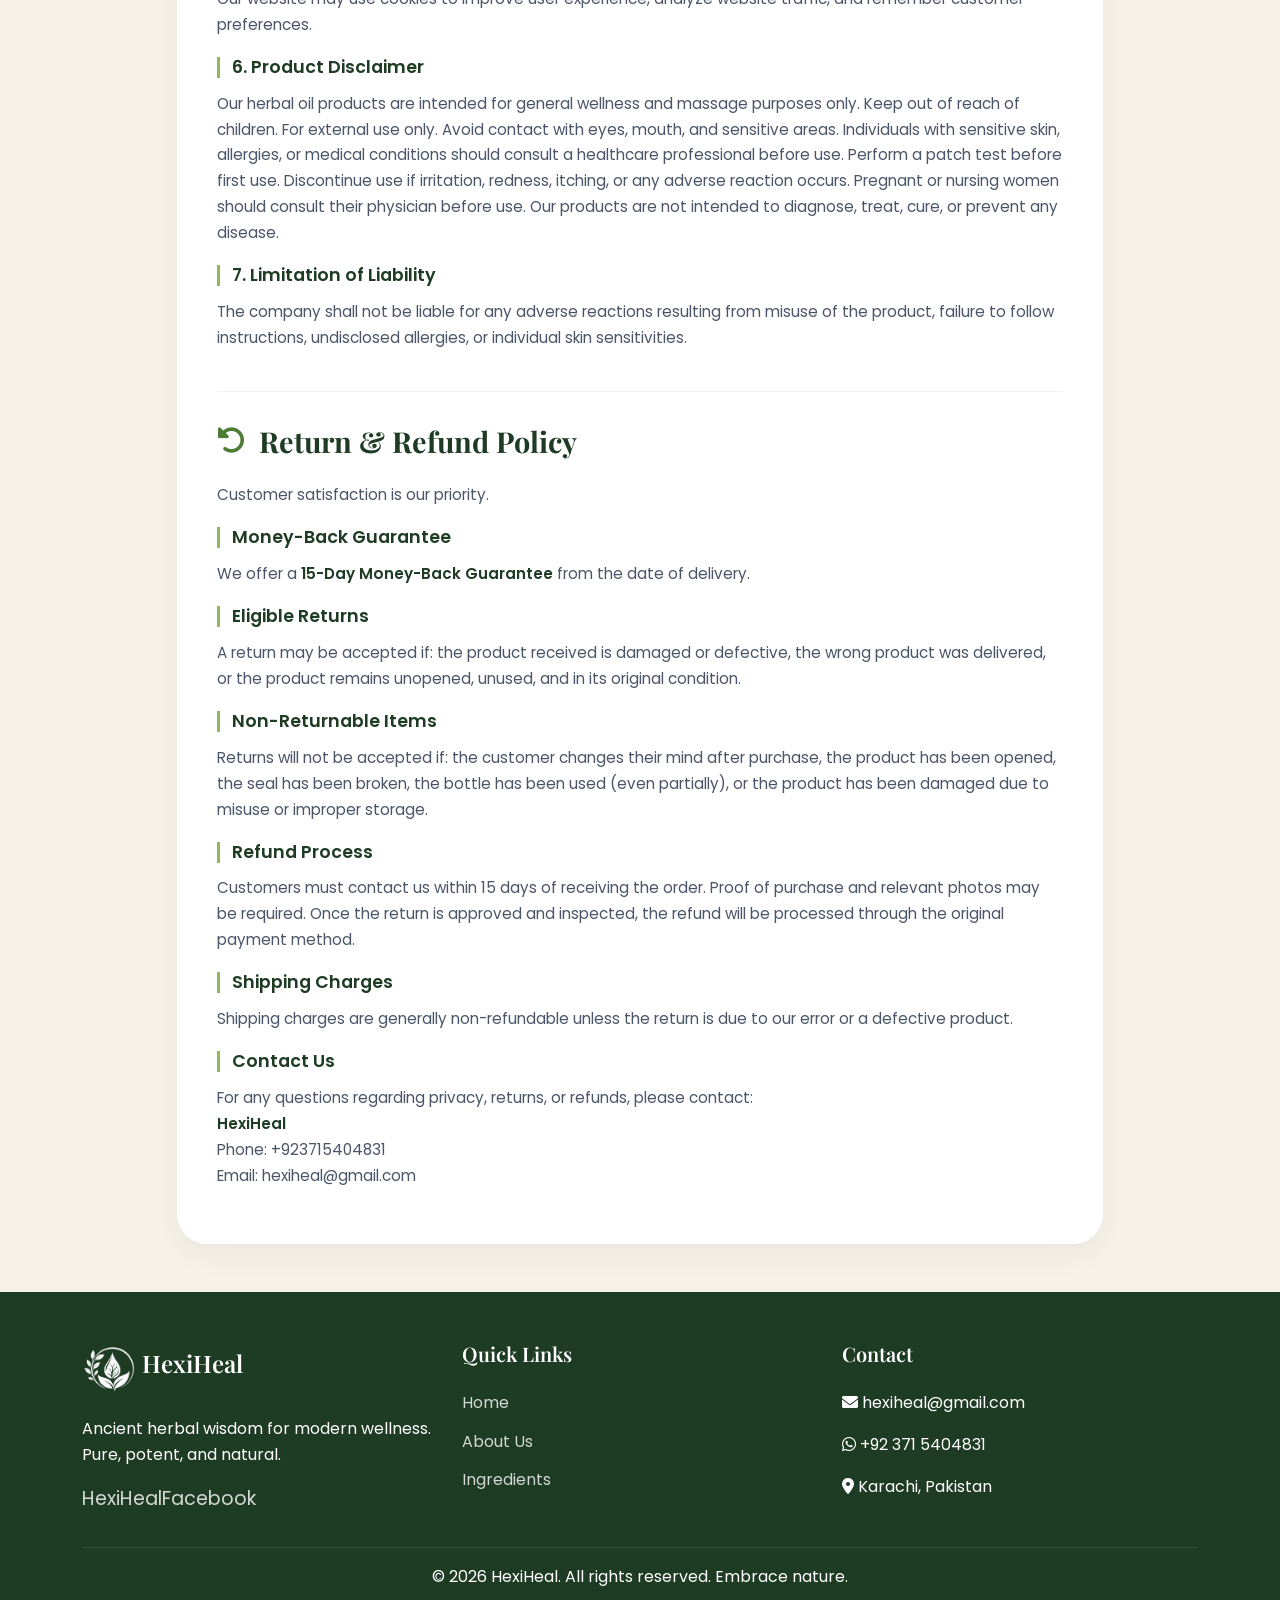
==== commit 1a378379: "Final Version" ====
--- a/about.html
+++ b/about.html
@@ -68,37 +68,48 @@
     </section>
 
     <!-- Mission Section -->
-    <section class="mission-section bg-cream py-5">
-      <div class="container">
-        <div class="text-center mb-5" data-aos="fade-up">
-          <span class="section-badge">Our Mission</span>
-          <h2 class="section-title">Natural Philosophy, <span class="accent-text">Global Impact</span></h2>
-        </div>
-        <div class="row g-4">
-          <div class="col-md-4" data-aos="zoom-in">
-            <div class="mission-card">
-              <i class="fas fa-seedling"></i>
-              <h4>Pure & Potent</h4>
-              <p>Sourcing only the highest quality herbs directly from certified organic farms</p>
-            </div>
-          </div>
-          <div class="col-md-4" data-aos="zoom-in" data-aos-delay="100">
-            <div class="mission-card">
-              <i class="fas fa-hand-holding-heart"></i>
-              <h4>Sustainable Healing</h4>
-              <p>Eco-friendly practices and fair-trade partnerships with local communities</p>
-            </div>
-          </div>
-          <div class="col-md-4" data-aos="zoom-in" data-aos-delay="200">
-            <div class="mission-card">
-              <i class="fas fa-chart-line"></i>
-              <h4>Evidence-Based</h4>
-              <p>Modern research validation while respecting traditional knowledge</p>
-            </div>
-          </div>
-        </div>
-      </div>
-    </section>
+<section class="mission-section bg-cream py-5">
+  <div class="container">
+
+    <div class="text-center mb-5" data-aos="fade-up">
+      <span class="section-badge">Our Mission</span>
+      <h2 class="section-title">
+        Natural Philosophy, <span class="accent-text">Global Impact</span>
+      </h2>
+    </div>
+
+    <div class="row g-4">
+
+      <!-- Card 1 -->
+      <div class="col-md-4" data-aos="zoom-in">
+        <div class="mission-card card-1">
+          <i class="fas fa-seedling"></i>
+          <h4>Pure & Potent</h4>
+          <p>Sourcing only the highest quality herbs directly from certified organic farms</p>
+        </div>
+      </div>
+
+      <!-- Card 2 -->
+      <div class="col-md-4" data-aos="zoom-in" data-aos-delay="100">
+        <div class="mission-card card-2">
+          <i class="fas fa-hand-holding-heart"></i>
+          <h4>Sustainable Healing</h4>
+          <p>Eco-friendly practices and fair-trade partnerships with local communities</p>
+        </div>
+      </div>
+
+      <!-- Card 3 -->
+      <div class="col-md-4" data-aos="zoom-in" data-aos-delay="200">
+        <div class="mission-card card-3">
+          <i class="fas fa-chart-line"></i>
+          <h4>Evidence-Based</h4>
+          <p>Modern research validation while respecting traditional knowledge</p>
+        </div>
+      </div>
+
+    </div>
+  </div>
+</section>
 
     <!-- Trust Section -->
     <section class="trust-section py-5">
--- a/style.css
+++ b/style.css
@@ -31,10 +31,10 @@
 
 /* Custom Scrollbar */
 ::-webkit-scrollbar {
-  width: 10px;
-}
-
-::-webkit-scrollbar-track {
+  display: none;
+}
+
+/* ::-webkit-scrollbar-track {
   background: var(--cream-bg);
 }
 
@@ -45,7 +45,7 @@
 
 ::-webkit-scrollbar-thumb:hover {
   background: var(--dark-green);
-}
+} */
 
 /* Navbar */
 .navbar {
@@ -294,100 +294,275 @@
   background: var(--cream-bg);
 }
 
-/* Pain Cards */
-.pain-card {
-  background: white;
+/* ============================================
+   CARDS WITH BACKGROUND IMAGES 
+   (Pain, Feature, Benefit Sections)
+   ============================================ */
+
+/* --- Base Styles for all cards --- */
+.pain-card,
+.feature-card,
+.benefit-card {
+  position: relative;
+  overflow: hidden;
   padding: 2rem;
   text-align: center;
   border-radius: 20px;
+  min-height: 220px;
+  display: flex;
+  flex-direction: column;
+  justify-content: center;
+  align-items: center;
+  background-size: cover;
+  background-position: center;
+  background-repeat: no-repeat;
+  transition: var(--transition-smooth);
   box-shadow: var(--shadow-sm);
+  border: none;
+  color: #ffffff;
+  z-index: 1;
+}
+
+/* --- Dark Overlay (for text readability) --- */
+.pain-card::before,
+.feature-card::before,
+.benefit-card::before {
+  content: '';
+  position: absolute;
+  inset: 0;
+  background: rgba(0, 0, 0, 0.55);
+  border-radius: 20px;
+  z-index: -1;
   transition: var(--transition-smooth);
-  height: 100%;
-}
-
-.pain-card:hover {
-  transform: translateY(-10px);
+}
+
+/* --- Hover Overlay Lightening & Zoom Effect --- */
+.pain-card:hover::before,
+.feature-card:hover::before,
+.benefit-card:hover::before {
+  background: rgba(0, 0, 0, 0.35);
+}
+
+.pain-card:hover,
+.feature-card:hover,
+.benefit-card:hover {
+  transform: translateY(-8px) scale(1.02);
   box-shadow: var(--shadow-hover);
 }
 
-.pain-card i {
+/* --- Content Positioning (above overlay) --- */
+.pain-card *,
+.feature-card *,
+.benefit-card * {
+  position: relative;
+  z-index: 2;
+}
+
+/* --- Icon Styling (Golden for premium look) --- */
+.pain-card i,
+.feature-card i,
+.benefit-card i {
   font-size: 3rem;
-  color: var(--olive-green);
+  color: #ffe082;
   margin-bottom: 1rem;
   transition: var(--transition-smooth);
 }
 
-.pain-card:hover i {
+.pain-card:hover i,
+.feature-card:hover i,
+.benefit-card:hover i {
   transform: scale(1.1);
 }
 
-.pain-card h4 {
+/* --- Text Colors --- */
+.pain-card h4,
+.feature-card h4,
+.benefit-card h4 {
   font-size: 1.3rem;
+  font-weight: 700;
+  color: #ffffff;
   margin-bottom: 0.5rem;
 }
 
-.pain-card p {
-  color: #666;
+.pain-card p,
+.feature-card p,
+.benefit-card p {
+  color: rgba(255, 255, 255, 0.9);
   margin: 0;
-}
-
-.solution-box {
-  background: linear-gradient(135deg, var(--dark-green), var(--olive-green));
-  color: white;
-  padding: 2rem;
-  border-radius: 30px;
-  margin-top: 2rem;
-  transition: var(--transition-smooth);
-}
-
-.solution-box:hover {
-  transform: scale(1.02);
-  box-shadow: var(--shadow-hover);
-}
-
-.solution-box i {
-  font-size: 2rem;
-  margin-bottom: 1rem;
-  animation: bounce 2s infinite;
-}
-
-@keyframes bounce {
-  0%, 100% { transform: translateY(0); }
-  50% { transform: translateY(10px); }
-}
-
-/* Feature Cards */
-.feature-card, .benefit-card {
-  background: white;
-  padding: 2rem;
-  text-align: center;
-  border-radius: 20px;
-  box-shadow: var(--shadow-sm);
-  transition: var(--transition-smooth);
-  height: 100%;
-}
-
-.feature-card:hover, .benefit-card:hover {
-  transform: translateY(-5px);
-  box-shadow: var(--shadow-hover);
-}
-
-.feature-card i, .benefit-card i {
-  font-size: 2.5rem;
-  color: var(--olive-green);
-  margin-bottom: 1rem;
-  transition: var(--transition-smooth);
-}
-
-.feature-card:hover i, .benefit-card:hover i {
-  transform: scale(1.1);
-}
-
-.feature-card h4, .benefit-card h4 {
-  font-size: 1.3rem;
-  margin-bottom: 0.5rem;
-}
-
+  font-size: 0.95rem;
+}
+
+/* ============================================
+   PAIN CARDS (4)
+   ============================================ */
+
+.row .col-md-3:nth-child(1) .pain-card{
+  background-image:url('joints-pain.png');
+}
+
+.row .col-md-3:nth-child(2) .pain-card{
+  background-image:url('fatigue.png');
+}
+
+.row .col-md-3:nth-child(3) .pain-card{
+  background-image:url('mucles-stiffness.png');
+}
+
+.row .col-md-3:nth-child(4) .pain-card{
+  background-image:url('stress-pain.png');
+}
+
+/* ============================================
+   FEATURE CARDS (6)
+   ============================================ */
+
+.why-choose .col-md-4:nth-child(1) .feature-card{
+  background-image:url('herbal-formula.png');
+}
+
+.why-choose .col-md-4:nth-child(2) .feature-card{
+  background-image:url('traditional-ingrdients.png');
+}
+
+.why-choose .col-md-4:nth-child(3) .feature-card{
+  background-image:url('deep-relief.png');
+}
+
+.why-choose .col-md-4:nth-child(4) .feature-card{
+  background-image:url('no-harsh-chemicals.png');
+}
+
+.why-choose .col-md-4:nth-child(5) .feature-card{
+  background-image:url('relaxation-support.png');
+}
+
+.why-choose .col-md-4:nth-child(6) .feature-card{
+  background-image:url('lab-tested.jpeg');
+}
+
+/* ============================================
+   BENEFIT CARDS (5)
+   ============================================ */
+
+.benefits .col-md-4:nth-child(1) .benefit-card{
+  background-image:url('deep-relief.png');
+}
+
+.benefits .col-md-4:nth-child(2) .benefit-card{
+  background-image:url('mucles-stiffness.png');
+}
+
+.benefits .col-md-4:nth-child(3) .benefit-card{
+  background-image:url('better-circulation.webp');
+}
+
+.benefits .col-md-4:nth-child(4) .benefit-card{
+  background-image:url('joints-support.avif');
+}
+
+.benefits .col-md-4:nth-child(5) .benefit-card{
+  background-image:url('stress-relief.jpg');
+}
+.benefits .col-md-4:nth-child(6) .benefit-card{
+  background-image:url('natural-recovery.jpg');
+}
+
+/* ============================================
+   COMMON CARD STYLING
+   ============================================ */
+
+.pain-card,
+.feature-card,
+.benefit-card{
+  position:relative;
+  overflow:hidden;
+
+  min-height:250px;
+  border-radius:20px;
+
+  background-size:cover;
+  background-position:center;
+  background-repeat:no-repeat;
+
+  display:flex;
+  flex-direction:column;
+  justify-content:center;
+  align-items:center;
+
+  text-align:center;
+  color:#fff;
+  padding:2rem;
+}
+
+/* Dark Overlay */
+
+.pain-card::before,
+.feature-card::before,
+.benefit-card::before{
+  content:"";
+  position:absolute;
+  inset:0;
+  background:rgba(0,0,0,0.55);
+}
+
+/* Keep Content Above Overlay */
+
+.pain-card *,
+.feature-card *,
+.benefit-card *{
+  position:relative;
+  z-index:2;
+}
+
+/* Icons */
+
+.pain-card i,
+.feature-card i,
+.benefit-card i{
+  font-size:2.5rem;
+  margin-bottom:15px;
+}
+
+/* Hover Effect */
+
+.pain-card:hover,
+.feature-card:hover,
+.benefit-card:hover{
+  transform:translateY(-8px);
+  transition:0.3s ease;
+}
+
+/* ============================================
+   MOBILE
+   ============================================ */
+
+@media (max-width:575px){
+
+  .pain-card,
+  .feature-card,
+  .benefit-card{
+    min-height:180px;
+    padding:1.2rem;
+  }
+
+  .pain-card i,
+  .feature-card i,
+  .benefit-card i{
+    font-size:2rem;
+  }
+
+  .pain-card h4,
+  .feature-card h4,
+  .benefit-card h4{
+    font-size:1.1rem;
+  }
+
+  .pain-card p,
+  .feature-card p,
+  .benefit-card p{
+    font-size:0.85rem;
+  }
+}
 /* Testimonial Cards */
 .testimonial-card {
   background: white;
@@ -641,27 +816,87 @@
   font-size: 1.2rem;
   opacity: 0.9;
 }
-
-/* Mission Cards */
+/* =========================
+   Mission Section
+========================= */
+
+.mission-section {
+  background: #f8f5ef;
+}
+
+/* CARD BASE */
 .mission-card {
-  background: white;
-  padding: 2rem;
+  position: relative;
+  background-size: cover;
+  background-position: center;
+  border-radius: 20px;
+  padding: 2.5rem 2rem;
   text-align: center;
-  border-radius: 20px;
-  box-shadow: var(--shadow-sm);
-  transition: var(--transition-smooth);
   height: 100%;
-}
-
+  overflow: hidden;
+  box-shadow: 0 10px 30px rgba(0,0,0,0.1);
+  transition: all 0.4s ease;
+  color: #fff;
+}
+
+/* DARK OVERLAY */
+.mission-card::before {
+  content: "";
+  position: absolute;
+  inset: 0;
+  background: rgba(0,0,0,0.55);
+  transition: 0.4s ease;
+}
+
+/* CONTENT ABOVE OVERLAY */
+.mission-card * {
+  position: relative;
+  z-index: 1;
+}
+
+/* HOVER EFFECT */
 .mission-card:hover {
   transform: translateY(-10px);
-  box-shadow: var(--shadow-hover);
-}
-
+  box-shadow: 0 20px 50px rgba(0,0,0,0.25);
+}
+
+.mission-card:hover::before {
+  background: rgba(0,0,0,0.65);
+}
+
+/* ICON */
 .mission-card i {
   font-size: 3rem;
-  color: var(--olive-green);
   margin-bottom: 1rem;
+  color: #d4af37; /* golden accent */
+}
+
+/* TEXT */
+.mission-card h4 {
+  font-size: 1.4rem;
+  margin-bottom: 0.6rem;
+  font-weight: 600;
+}
+
+.mission-card p {
+  font-size: 0.95rem;
+  opacity: 0.9;
+}
+
+/* =========================
+   BACKGROUND IMAGES
+========================= */
+
+.card-1 {
+  background-image: url("pure-potent.png");
+}
+
+.card-2 {
+  background-image: url("sustainable-healing.webp");
+}
+
+.card-3 {
+  background-image: url("evidence-based.jpg");
 }
 
 .trust-list {
@@ -687,12 +922,13 @@
   visibility: visible !important;
   position: relative;
   z-index: 5;
-  filter: drop-shadow(0 25px 40px rgba(0,0,0,0.15));
-  transition: var(--transition-smooth);
+  filter: drop-shadow(0 25px 40px rgba(0,0,0,0.25));
+  transition: all .5s ease !important;
+  transform: scale(1.5);
 }
 
 .hero-product:hover {
-  transform: scale(1.02);
+  transform:scale(1.6);
 }
 
 .hero-img-wrapper {
@@ -969,14 +1205,6 @@
     font-size: 1.8rem;
   }
   
-  .solution-box {
-    padding: 1.5rem;
-    margin-top: 1.5rem;
-  }
-  
-  .solution-box h3 {
-    font-size: 1.3rem;
-  }
   
   /* Testimonials */
   .testimonial-card p {
@@ -1029,6 +1257,7 @@
   .footer p, .footer-links li {
     font-size: 0.85rem;
   }
+  
   
   .social-links {
     margin-top: 1rem;
@@ -1406,4 +1635,91 @@
   .policy-section-block h5 {
     font-size: 0.95rem;
   }
+}
+
+
+.footer a {
+  color: inherit;
+  text-decoration: none;
+}
+
+.footer a:hover {
+  text-decoration: underline;
+}
+
+
+.solution-box {
+  margin-top: 4rem;
+  padding: 3rem 2rem;
+  text-align: center;
+
+  /* HERO STYLE GREEN GRADIENT */
+  background: linear-gradient(180deg, #2f5a33, #1e3b24);
+
+  border-radius: 24px;
+  position: relative;
+  overflow: hidden;
+
+  box-shadow: 0 20px 60px rgba(0,0,0,0.25);
+  color: #fff;
+
+  border: 1px solid rgba(255,255,255,0.08);
+}
+
+/* soft glow overlay like hero */
+.solution-box::before {
+  content: "";
+  position: absolute;
+  inset: 0;
+  background: radial-gradient(
+    circle at top,
+    rgba(146, 184, 90, 0.25),
+    transparent 60%
+  );
+  opacity: 0.7;
+}
+
+/* content above overlay */
+.solution-box * {
+  position: relative;
+  z-index: 1;
+}
+
+/* ICON (hero style accent) */
+.solution-box i {
+  font-size: 2.8rem;
+  color: #92b85a;
+  margin-bottom: 1rem;
+  display: inline-block;
+  animation: floatArrow 1.8s infinite ease-in-out;
+}
+
+/* TITLE */
+.solution-box h3 {
+  font-size: 2rem;
+  font-weight: 700;
+  color: #ffffff;
+  margin-bottom: 0.8rem;
+}
+
+/* TEXT */
+.solution-box p {
+  font-size: 1.05rem;
+  color: rgba(255,255,255,0.85);
+  max-width: 650px;
+  margin: 0 auto;
+  line-height: 1.6;
+}
+
+/* hover like hero button feel */
+.solution-box:hover {
+  transform: translateY(-6px);
+  transition: 0.3s ease;
+  box-shadow: 0 30px 80px rgba(0,0,0,0.35);
+}
+
+/* animation */
+@keyframes floatArrow {
+  0%, 100% { transform: translateY(0); }
+  50% { transform: translateY(8px); }
 }
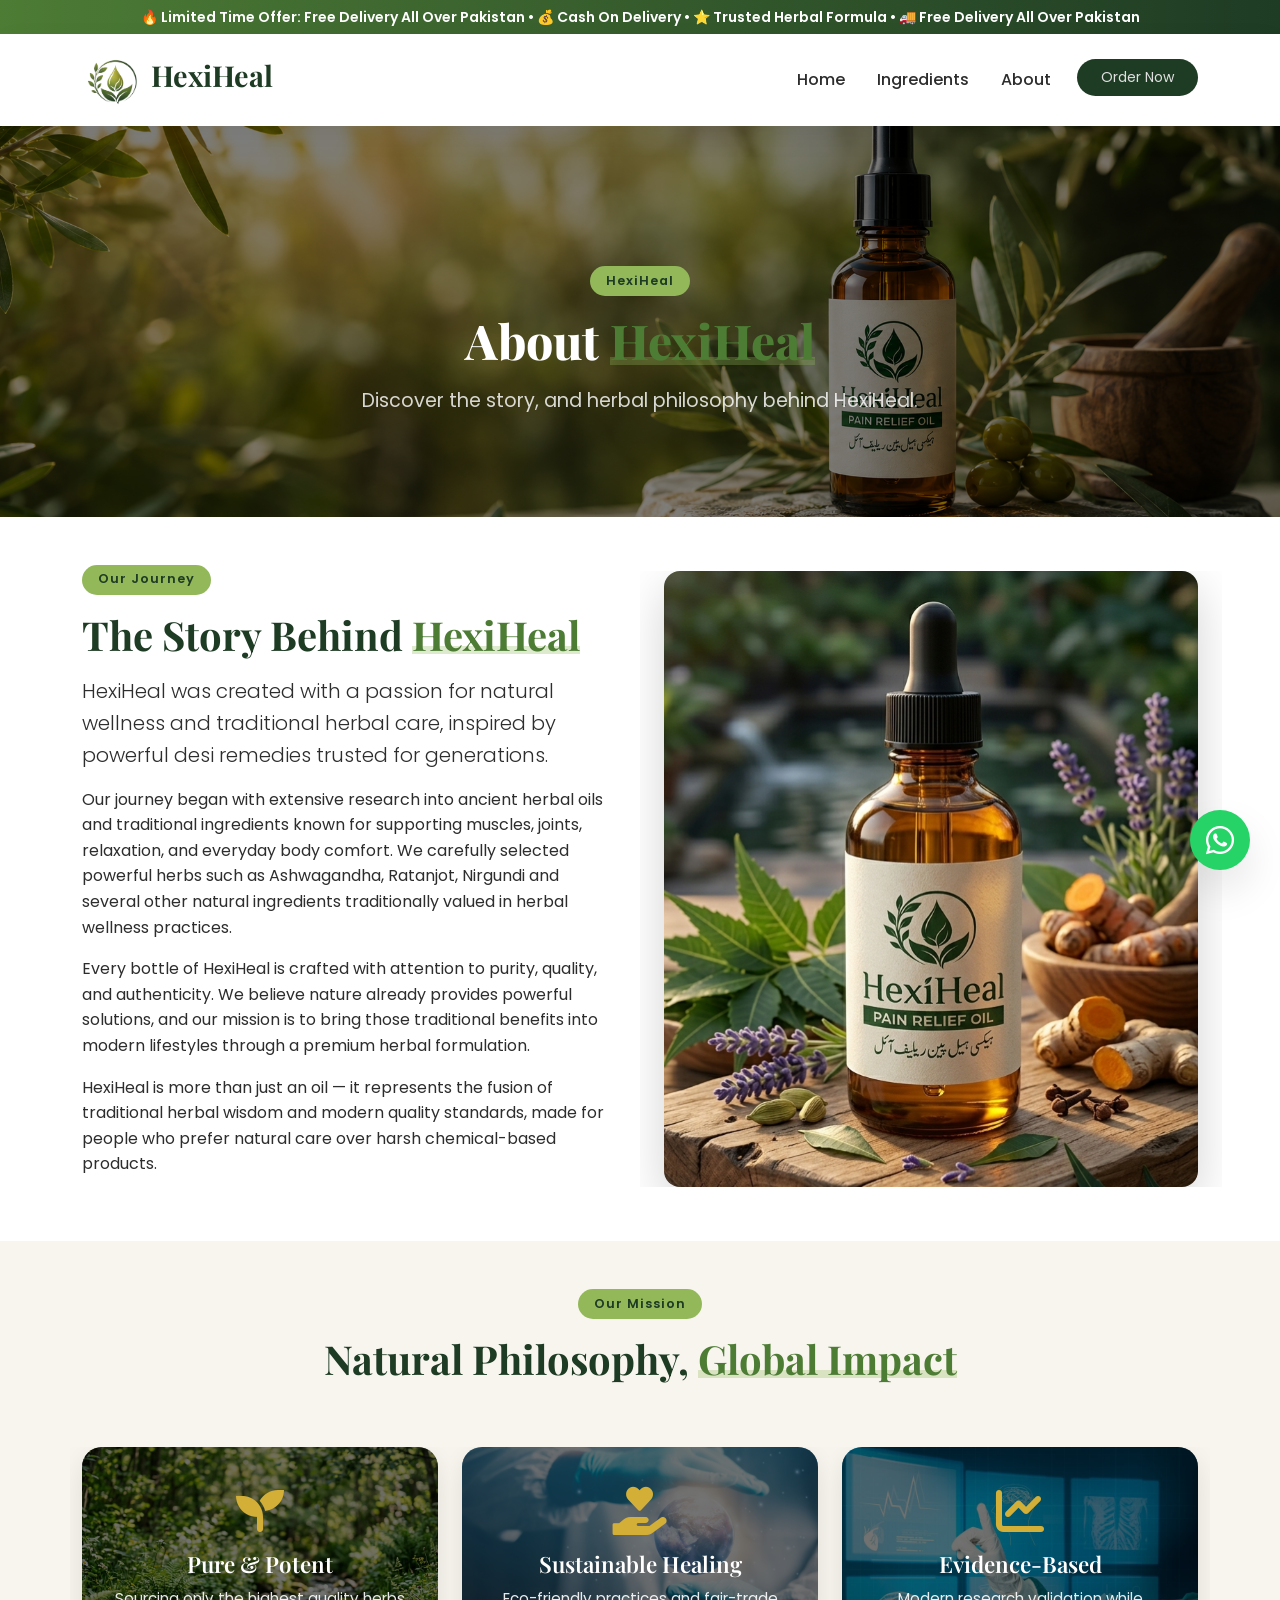
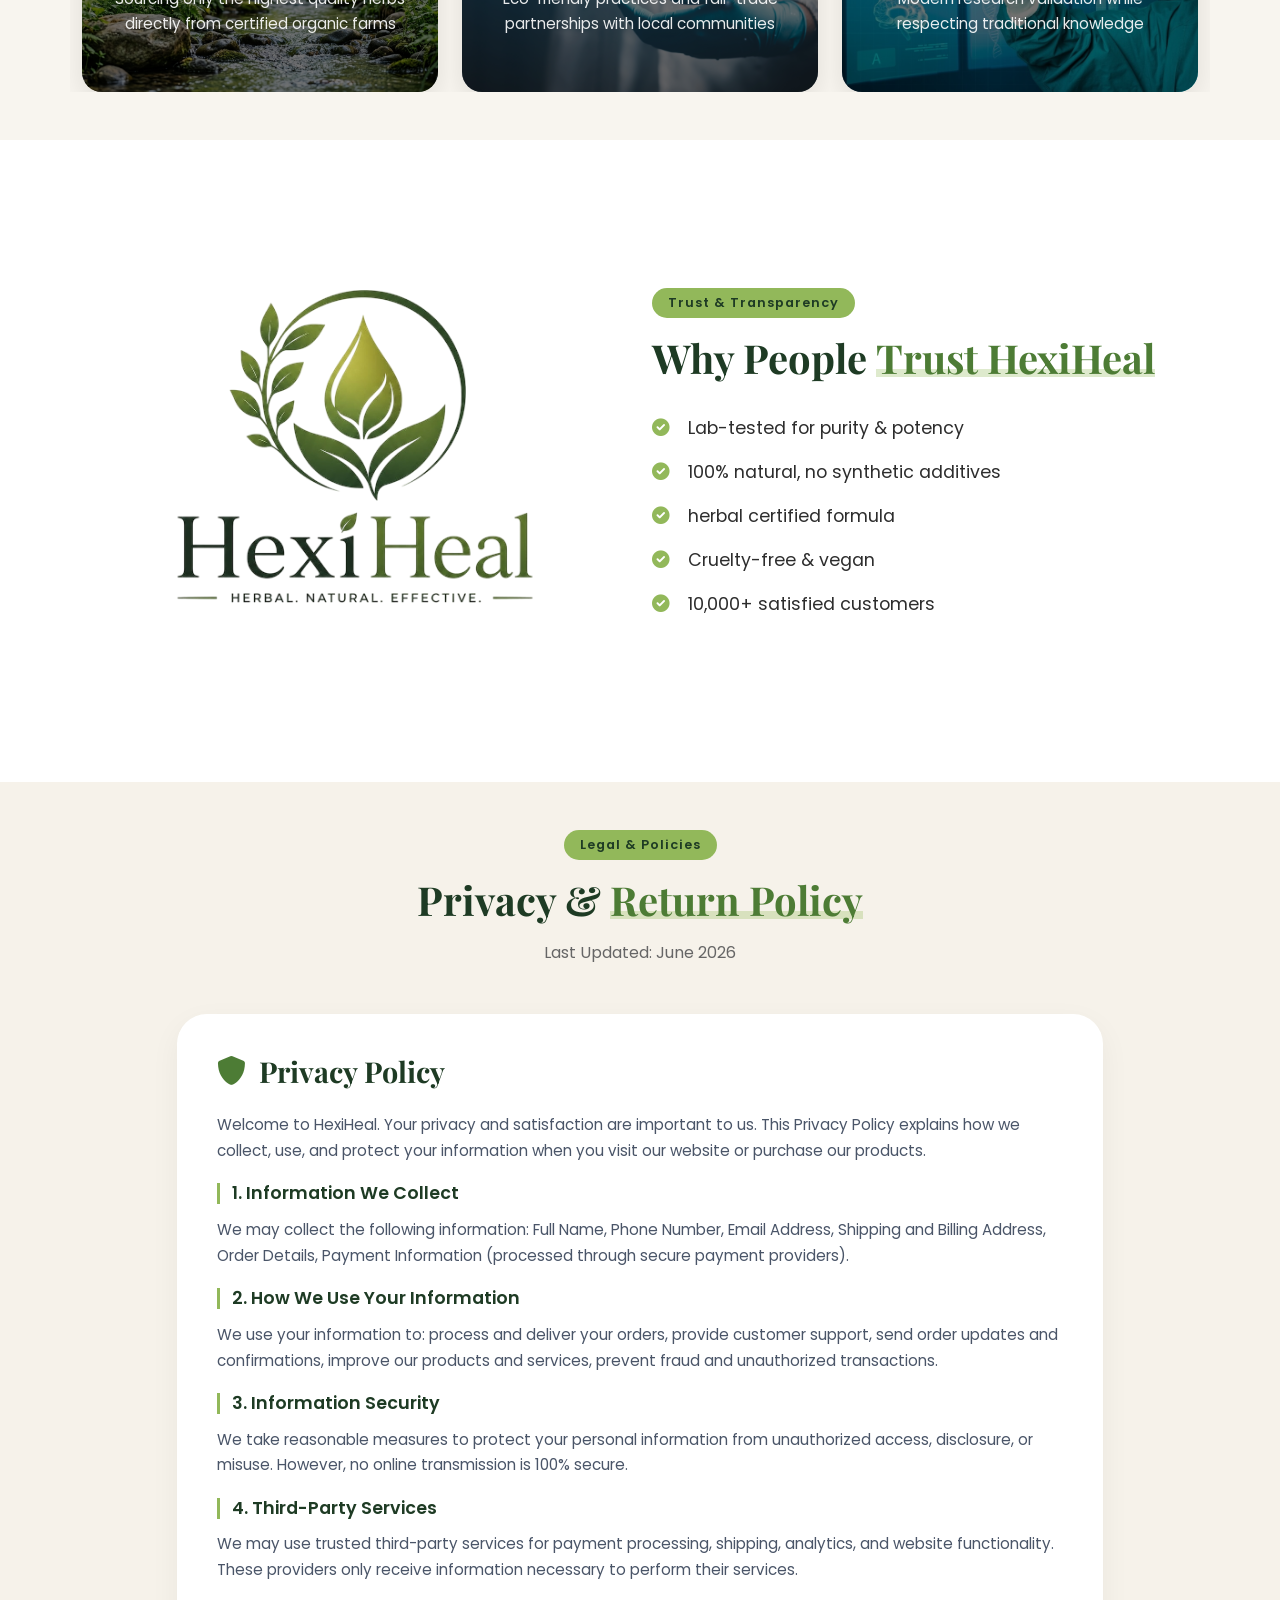
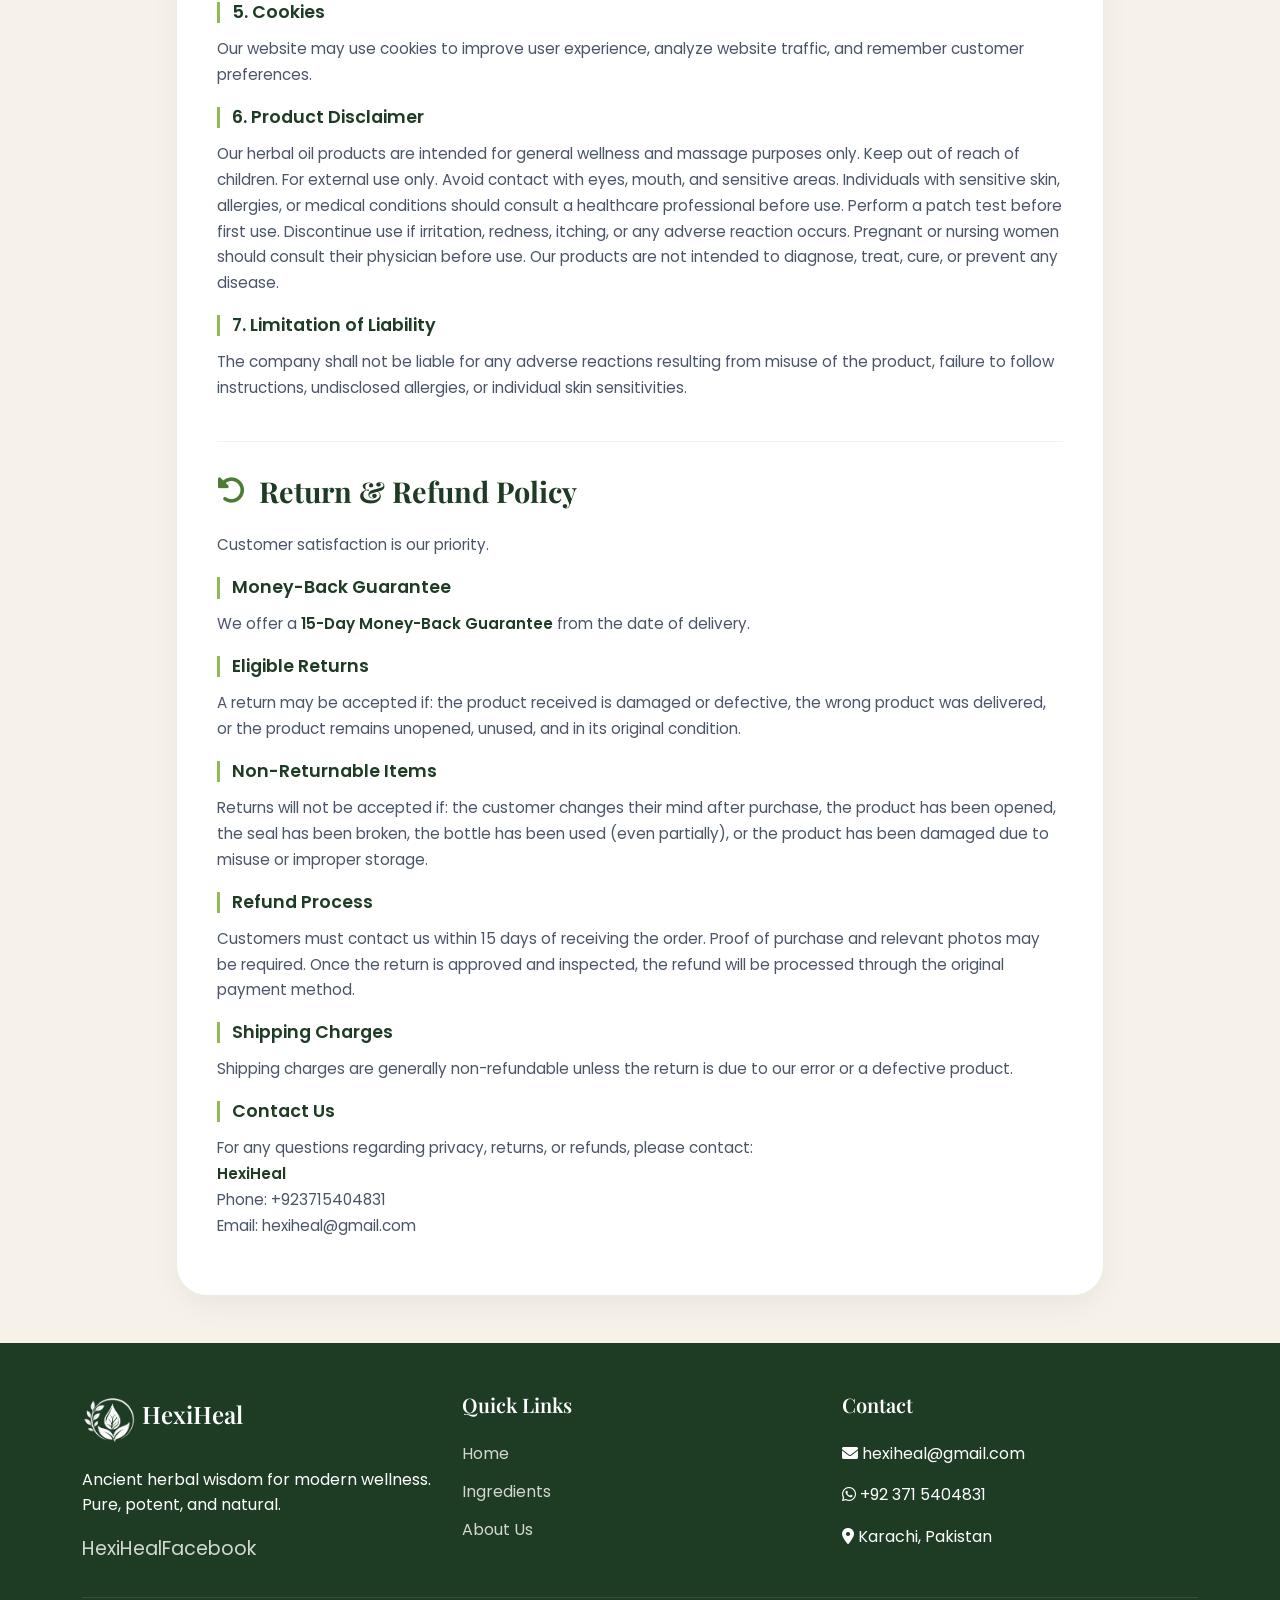
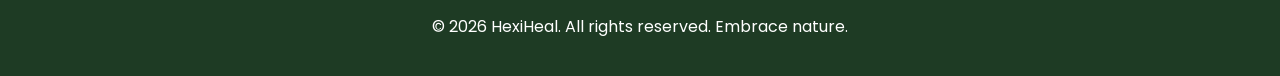
==== commit ef0d6ce8: "adeed free delivery on all pages" ====
--- a/about.html
+++ b/about.html
@@ -12,6 +12,15 @@
   <link rel="shortcut icon" href="hexiheallogofooter.png" type="image/x-icon">
 </head>
 <body>
+  <div class="top-offer-bar">
+  <span class="desktop-offer">
+    🔥 Limited Time Offer: Free Delivery All Over Pakistan • 💰 Cash On Delivery • ⭐ Trusted Herbal Formula • 🚚 Free Delivery All Over Pakistan
+  </span>
+
+  <span class="mobile-offer">
+    🔥 Free Delivery All Over Pakistan 🚚
+  </span>
+</div>
   <div id="navbar-placeholder"></div>
 
   <main>
--- a/style.css
+++ b/style.css
@@ -15,6 +15,14 @@
   box-sizing: border-box;
 }
 
+html,
+body {
+  overflow-x: hidden;
+}
+
+[data-aos] {
+  overflow-x: hidden;
+}
 body {
   font-family: 'Poppins', sans-serif;
   background-color: var(--white);
@@ -915,7 +923,7 @@
 
 /* Image Styles */
 .hero-product {
-  max-width: 100%;
+  max-width: 120%;
   height: auto;
   display: block !important;
   opacity: 1 !important;
@@ -924,11 +932,10 @@
   z-index: 5;
   filter: drop-shadow(0 25px 40px rgba(0,0,0,0.25));
   transition: all .5s ease !important;
-  transform: scale(1.5);
 }
 
 .hero-product:hover {
-  transform:scale(1.6);
+  transform:scale(1.1);
 }
 
 .hero-img-wrapper {
@@ -1722,4 +1729,31 @@
 @keyframes floatArrow {
   0%, 100% { transform: translateY(0); }
   50% { transform: translateY(8px); }
+}
+
+
+/* free delivery */
+.top-offer-bar{
+  background: linear-gradient(90deg,#4d7c35,#1e3b24);
+  color:#fff;
+  text-align:center;
+  padding:8px 15px;
+  font-size:14px;
+  font-weight:600;
+  line-height:1.3;
+}
+
+.mobile-offer{
+  display:none;
+}
+
+@media (max-width:576px){
+
+  .desktop-offer{
+    display:none;
+  }
+  .mobile-offer{
+    display:inline;
+    font-size:11px;
+  }
 }
